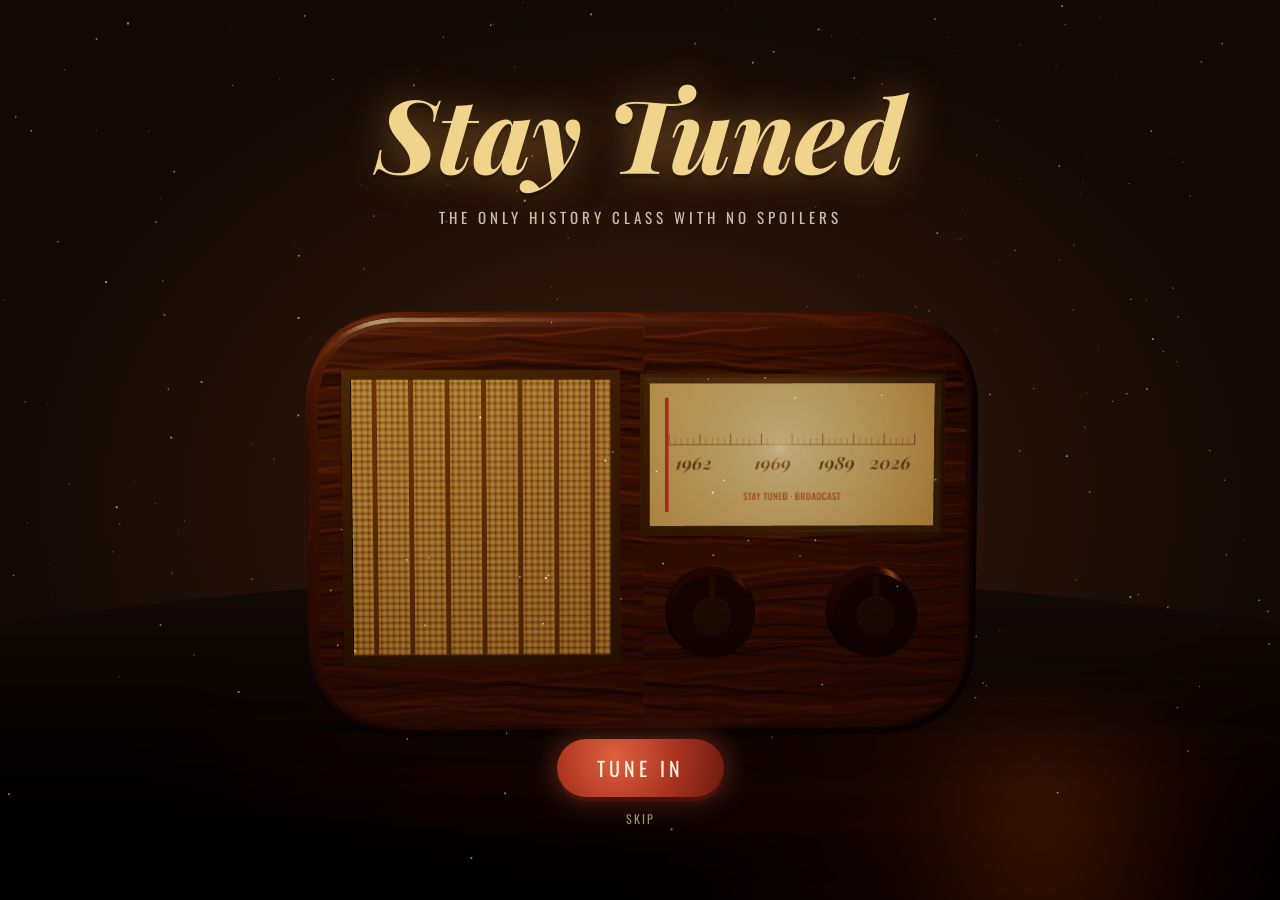
==== frontend/index.html @ 869ab36b "Text the station card: judges connect their phone and scan a QR code to text the station" ====
<!doctype html>
<html lang="en">
<head>
  <meta charset="utf-8">
  <meta name="viewport" content="width=device-width, initial-scale=1">
  <title>Stay Tuned</title>
  <link rel="preconnect" href="https://fonts.googleapis.com">
  <link rel="preconnect" href="https://fonts.gstatic.com" crossorigin>
  <link rel="stylesheet" href="https://fonts.googleapis.com/css2?family=Playfair+Display:ital,wght@0,600;0,800;1,500&family=Special+Elite&family=Oswald:wght@500&display=swap">
  <link rel="stylesheet" href="style.css">
</head>
<body>
  <!-- Opening scene (intro.js); skip with ?intro=0 -->
  <div class="intro" id="intro">
    <div class="intro-copy">
      <h1>Stay Tuned</h1>
      <p>The only history class with no spoilers</p>
    </div>
    <div class="intro-actions">
      <button class="intro-tune" type="button">Tune in</button>
      <button class="intro-skip" type="button">Skip</button>
    </div>
    <div class="intro-flash"></div>
  </div>
  <!-- Reading: the newspaper, wire copy, files or books in the room, and pop-culture cards -->
  <div class="paper-view" id="paperView" hidden>
    <article class="paper" id="paper" role="dialog" aria-modal="true" aria-labelledby="paperTitle">
      <button class="viewer-close paper-close" id="paperClose" type="button" aria-label="Close">✕</button>
      <p class="paper-kicker" id="paperKicker"></p>
      <h3 id="paperTitle"></h3>
      <p class="paper-date" id="paperDate"></p>
      <ol class="paper-items" id="paperItems"></ol>
      <p class="paper-foot" id="paperFoot"></p>
    </article>
  </div>
  <!-- Big screen for the TV and the radio -->
  <div class="viewer" id="viewer" hidden>
    <div class="viewer-box" role="dialog" aria-modal="true" aria-labelledby="viewerTitle">
      <button class="viewer-close" id="viewerClose" type="button" aria-label="Close">✕</button>
      <div class="viewer-set">
        <div class="viewer-screen">
          <video id="viewerVideo" controls playsinline hidden></video>
          <div class="viewer-grille" aria-hidden="true"><span></span><span></span><span></span><span></span><span></span><span></span><span></span></div>
          <p class="viewer-card" id="viewerCard"></p>
          <span class="viewer-stamp" id="viewerStamp" hidden></span>
        </div>
        <div class="viewer-knobs">
          <button class="knob" id="chanUp" type="button" aria-label="Next channel" title="Next channel (↑)"></button>
          <span class="knob-label" id="chanUpLabel">Channel ▲</span>
          <span class="viewer-dial" id="viewerChannel" aria-live="polite"></span>
          <button class="knob" id="chanDown" type="button" aria-label="Previous channel" title="Previous channel (↓)"></button>
          <span class="knob-label" id="chanDownLabel">Channel ▼</span>
        </div>
      </div>
      <div class="viewer-info">
        <h3 id="viewerTitle"></h3>
        <p id="viewerMeta"></p>
        <audio id="viewerAudio" controls hidden></audio>
        <p class="viewer-empty">No recording on this channel yet.</p>
      </div>
    </div>
  </div>
  <main class="app">
    <section class="scene" id="scene">
      <div class="scene-top">
        <span class="room" id="room">Living room</span>
        <span class="day" id="day">Tuesday, October 16, 1962</span>
        <span class="timelock" id="timelock" aria-live="polite" hidden></span>
        <button class="text-toggle" id="textToggle" type="button" aria-expanded="false" aria-controls="textCard">📱 Text the station</button>
        <button class="sound-toggle" id="soundToggle" type="button" aria-pressed="true" title="Room sound on or off">Sound on</button>
      </div>
      <div class="stage" id="stage">
        <!-- The room: tilts slightly with the mouse (fx.js) -->
        <div class="room-layer" id="roomLayer">
          <svg id="art" viewBox="0 0 1600 1000" aria-hidden="true"></svg>
          <img id="photo" alt="" hidden>
          <div id="sprites" aria-hidden="true"></div>
          <div class="glow" id="glow" aria-hidden="true"></div>
          <button class="radio-hit" id="radioHit" type="button" aria-label="Radio" hidden></button>
          <div id="props"></div>
          <div class="screen static" id="screen" role="button" tabindex="0" aria-label="Television: open the big screen">
            <p id="onAir"></p>
          </div>
        </div>
        <div class="grain" aria-hidden="true"></div>
        <div class="warp-year" id="warpYear" aria-hidden="true"></div>
        <div class="caption" id="caption" aria-live="polite" hidden></div>
        <!-- A photo someone just texted to the station, on the air for a few seconds -->
        <figure class="on-air-card" id="onAirCard" aria-live="polite" hidden>
          <span class="on-air-tag">On the air</span>
          <div class="on-air-frame" id="onAirFrame"><img id="onAirPhoto" alt=""></div>
          <figcaption><span id="onAirCaption"></span><small class="on-air-era" id="onAirEra"></small><small id="onAirFrom"></small></figcaption>
        </figure>
        <!-- Text the station from your own phone: connect it, then scan the QR code -->
        <div class="text-card" id="textCard" role="dialog" aria-label="Text the station" hidden>
          <button class="text-close" id="textClose" type="button" aria-label="Close">×</button>
          <span class="text-kicker">Photon · iMessage</span>
          <h3>Text the station</h3>
          <p class="text-how">Ask 1962 anything, or send a photo to put your own memory on the 2026 station.</p>
          <form class="text-connect" id="textConnect">
            <label for="textPhone">Your iPhone number</label>
            <div class="text-row">
              <input id="textPhone" type="tel" inputmode="tel" autocomplete="off" placeholder="(555) 123-4567" required>
              <button type="submit">Connect</button>
            </div>
            <small class="text-fine">Registers your number with our Photon line so the station can reply. Never shown on screen.</small>
          </form>
          <div class="text-ready" id="textReady" hidden>
            <img id="textQr" alt="QR code that opens Messages to the station">
            <div>
              <b>Scan, then press send</b>
              <span class="text-number" id="textNumber"></span>
              <span class="text-try">Try: “citizen oct 22: are we going to war?”</span>
            </div>
          </div>
          <p class="text-error" id="textError" hidden></p>
        </div>
        <!-- A question that reaches past the station's day: the signal drops out -->
        <div class="signal-lost" id="signalLost" aria-live="assertive" hidden>
          <span class="signal-lost-title">Signal lost</span>
          <span class="signal-lost-sub">That hasn't happened yet. Turn the dial forward.</span>
        </div>
        <!-- 2026: this week's headlines crawl across the bottom, cable-news style -->
        <div class="ticker" id="ticker" hidden>
          <span class="ticker-tag" id="tickerTag">Live · This week</span>
          <div class="ticker-track"><span class="ticker-text" id="tickerText"></span></div>
        </div>
      </div>
    </section>

    <aside class="controls">
      <div class="nameplate">
        <span class="brand">Stay Tuned</span>
        <span class="tagline">The only history class with no spoilers</span>
      </div>
      <div class="dial" id="dial"></div>
      <label class="any-day">
        <span>Or tune to any day</span>
        <input type="date" id="anyDay" min="1900-01-01" aria-label="Tune to any day since 1900">
      </label>
      <div class="roles" id="roles" role="tablist" aria-label="Rooms"></div>

      <section class="callin">
        <h2>Call the Station</h2>
        <p class="callin-sub">Type, or hold the mic and talk · they only know what was known that day</p>
        <p class="callin-note" id="liveNote" hidden>Auto-built from Wikipedia, not reviewed</p>
        <ol class="transcript" id="transcript"></ol>
        <form class="ask" id="askForm">
          <input id="question" autocomplete="off" placeholder="Ask the citizen a question…" required>
          <button type="button" class="mic" id="mic" aria-label="Hold to talk" title="Hold to talk (or hold the space bar)">
            <svg viewBox="0 0 24 24" aria-hidden="true"><rect x="9" y="3" width="6" height="11" rx="3"/><path d="M6 11a6 6 0 0 0 12 0M12 17v4M9 21h6" fill="none" stroke="currentColor" stroke-width="2" stroke-linecap="round"/></svg>
          </button>
          <button type="submit">Call</button>
        </form>
      </section>
    </aside>
  </main>
  <script type="module" src="app.js"></script>
</body>
</html>
---- frontend/style.css ----
/* A 1960s radio cabinet: walnut, brass trim, ivory and bakelite controls,
   with the room framed like a magazine illustration. */
:root {
  --walnut: #3b2214;
  --walnut-dark: #24140b;
  --walnut-light: #6b3f22;
  --brass: #c9973d;
  --brass-light: #f1d48c;
  --ivory: #f3e7c9;
  --paper: #efe2c2;
  --ink: #2b1a10;
  --ink-soft: #6b5238;
  --red: #a8321f;
  --amber: #ffb347;
  --cream: #f6ead0;
  --serif: "Playfair Display", Georgia, "Times New Roman", serif;
  --type: "Special Elite", "Courier New", Courier, monospace;
  --label: "Oswald", "Arial Narrow", sans-serif;
  /* kept for the drawn-room fallbacks */
  --bg: #1b1410;
  --panel: #2a1f18;
  --edge: #4a3a2c;
  --dim: #a8957a;
  --glow: #ffb347;
  --blocked: #a8321f;
}

* { box-sizing: border-box; }
html, body { margin: 0; height: 100%; }
body {
  color: var(--cream);
  font-family: var(--type);
  /* walnut grain */
  background:
    repeating-linear-gradient(92deg, rgba(0, 0, 0, .14) 0 2px, transparent 2px 9px, rgba(255, 220, 170, .03) 9px 11px, transparent 11px 23px),
    radial-gradient(ellipse at 30% 10%, #4a2a17, var(--walnut-dark) 70%);
  background-color: var(--walnut-dark);
}

.app {
  display: grid;
  grid-template-columns: 1fr 380px;
  gap: 20px;
  height: 100vh;
  padding: 18px;
}
@media (max-width: 900px) {
  .app { grid-template-columns: 1fr; height: auto; }
}

/* Shared walnut-panel look with a brass inner trim. */
.scene, .controls {
  border-radius: 16px;
  background:
    repeating-linear-gradient(88deg, rgba(0, 0, 0, .12) 0 3px, transparent 3px 14px, rgba(255, 210, 160, .04) 14px 16px, transparent 16px 31px),
    linear-gradient(160deg, var(--walnut-light), var(--walnut) 45%, var(--walnut-dark));
  box-shadow:
    inset 0 0 0 2px rgba(241, 212, 140, .55),
    inset 0 0 0 7px var(--walnut-dark),
    inset 0 2px 20px rgba(255, 220, 170, .08),
    0 18px 40px rgba(0, 0, 0, .55);
}

/* ── Scene: the room for the current role ─────────────────────────────── */
/* The walnut box is just a frame: it wraps the painting tightly, and the
   painting is as large as the window allows. */
.scene {
  position: relative;
  align-self: center;
  justify-self: center;
  width: fit-content;
  max-width: 100%;
  padding: 12px;
}
.stage {
  position: relative;
  width: min(calc(100vw - 380px - 20px - 36px - 24px), calc((100vh - 36px - 24px) * 1.5));
  aspect-ratio: 16 / 10;
  border-radius: 6px;
  overflow: hidden;
  /* picture-frame mat: thin brass line around the painting */
  box-shadow: 0 0 0 3px var(--brass), 0 10px 30px rgba(0, 0, 0, .6);
}
@media (max-width: 900px) {
  .stage { width: calc(100vw - 36px - 24px); }
}
/* The room's own layer, so it can tilt as one piece; the three.js canvas sits on top. */
.room-layer { position: absolute; inset: 0; transform-origin: 50% 50%; will-change: transform; }
.fx { position: absolute; inset: 0; width: 100%; height: 100%; pointer-events: none; z-index: 1; }
.fx:not(.warping) { mix-blend-mode: screen; }
/* The new year flies at you through the time-travel tunnel. */
.warp-year {
  position: absolute;
  inset: 0;
  z-index: 5;
  display: grid;
  place-items: center;
  pointer-events: none;
  font-family: var(--serif);
  font-style: italic;
  font-weight: 800;
  font-size: clamp(48px, 9vw, 130px);
  color: #fff3d6;
  text-shadow: 0 0 30px rgba(255, 190, 90, .9), 0 4px 0 rgba(60, 25, 5, .6);
  opacity: 0;
}
.warp-year.go { animation: fly-year 1.7s ease-in forwards; }
@keyframes fly-year {
  0% { opacity: 0; transform: scale(.25); filter: blur(6px); }
  30% { opacity: 1; transform: scale(.8); filter: blur(0); }
  70% { opacity: 1; transform: scale(1.25); }
  100% { opacity: 0; transform: scale(3); filter: blur(8px); }
}
#art { position: absolute; inset: 0; width: 100%; height: 100%; display: block; }

#photo { position: absolute; inset: 0; width: 100%; height: 100%; object-fit: cover; display: block; }
#photo[hidden], #art[hidden] { display: none; }

/* Each era is graded like film from that time: warm browns throughout. */
.stage.era-1962 :is(#art, #photo) { filter: sepia(.38) saturate(.85) contrast(1.06) brightness(.97); }
.stage.era-1969 :is(#art, #photo) { filter: sepia(.25) saturate(1.25) contrast(1.08); }
.stage.era-1989 :is(#art, #photo) { filter: sepia(.18) saturate(.95) contrast(1.04) hue-rotate(-6deg); }
.stage.era-2026 :is(#art, #photo) { filter: sepia(.1) contrast(1.02); }

/* Painted rooms already have their own color and texture: grade them lightly,
   and let the painted TV screen show through until a clip plays. */
.stage.has-photo #photo { filter: contrast(1.03) saturate(1.02); }
.stage.has-photo::after { opacity: .12; }
.stage.has-photo .screen {
  background: radial-gradient(ellipse, rgba(225, 228, 215, .28), rgba(30, 32, 28, .3) 90%);
  color: #1d1d18;
  box-shadow: 0 0 36px 6px rgba(190, 220, 255, .14);
}

/* Moving cut-outs on painted rooms. */
.sprite { position: absolute; pointer-events: none; filter: contrast(1.03) saturate(1.02); }
/* The man turns a page: the right page lifts and folds over, every 12 seconds. */
.page-flip { transform-origin: 5% 50%; animation: page-flip 12s ease-in-out infinite; }
@keyframes page-flip {
  0%, 78% { transform: perspective(500px) rotateY(0); opacity: 1; filter: brightness(1); }
  86% { transform: perspective(500px) rotateY(-95deg); opacity: 1; filter: brightness(1.15); }
  93% { transform: perspective(500px) rotateY(-168deg); opacity: 1; filter: brightness(.9); }
  96% { transform: perspective(500px) rotateY(-168deg); opacity: 0; }
  97% { transform: perspective(500px) rotateY(0); opacity: 0; }
  100% { transform: perspective(500px) rotateY(0); opacity: 1; }
}
/* The kid pushes the truck forward and pulls it back. */
.toy-push { animation: toy-push 5s ease-in-out infinite; }
@keyframes toy-push {
  0%, 30%, 100% { transform: translateX(0); }
  45% { transform: translateX(6%); }
  55% { transform: translateX(6%); }
  70% { transform: translateX(-1.5%); }
  80% { transform: translateX(0); }
}

/* Soft lamp glow over painted rooms, and the clickable radio. */
.glow { position: absolute; inset: 0; pointer-events: none; mix-blend-mode: screen; animation: lamp 7s ease-in-out infinite; }
.radio-hit {
  position: absolute;
  padding: 0;
  border: 0;
  border-radius: 10px;
  background: transparent;
  cursor: pointer;
}
/* Hovering the radio warms it with a soft glow, no hard outline. */
.radio-hit { transition: background .25s; }
.radio-hit:hover, .radio-hit:focus-visible {
  outline: none;
  background: radial-gradient(ellipse at center, rgba(255, 200, 120, .32), rgba(255, 180, 90, .12) 55%, transparent 75%);
}

/* Printed-magazine look: halftone dots on yellowed paper, strongest for the mid-century eras. */
.stage::after {
  content: "";
  position: absolute;
  inset: 0;
  z-index: 2;
  pointer-events: none;
  mix-blend-mode: multiply;
  background:
    radial-gradient(rgba(70, 35, 10, .5) .8px, transparent 1.3px) 0 0 / 4px 4px,
    linear-gradient(160deg, #f6e6bf, #e8cf98);
  opacity: .32;
}
.stage.era-1969::after { opacity: .28; }
.stage.era-1989::after { opacity: .14; }
.stage.era-2026::after { opacity: 0; }
.caption { z-index: 3; }

/* Film grain over the whole scene. */
.grain {
  z-index: 2;
  position: absolute;
  inset: -50%;
  pointer-events: none;
  opacity: .16;
  mix-blend-mode: overlay;
  background-image: url("data:image/svg+xml;utf8,<svg xmlns='http://www.w3.org/2000/svg' width='220' height='220'><filter id='n'><feTurbulence type='fractalNoise' baseFrequency='.85' numOctaves='2' stitchTiles='stitch'/></filter><rect width='100%' height='100%' filter='url(%23n)'/></svg>");
  animation: grain .5s steps(4) infinite;
}
.stage.era-2026 .grain { opacity: .07; }
@keyframes grain {
  0% { transform: translate(0, 0); }
  25% { transform: translate(-3%, 2%); }
  50% { transform: translate(2%, -3%); }
  75% { transform: translate(-2%, -1%); }
}

/* Lamps breathe a little; the TV glow flickers faster. */
.lamp-glow { animation: lamp 7s ease-in-out infinite; }
.tv-glow { animation: tvglow 1.8s steps(5) infinite; }
@keyframes lamp { 0%, 100% { opacity: 1; } 45% { opacity: .93; } 50% { opacity: .82; } 55% { opacity: .95; } }
@keyframes tvglow { 0%, 100% { opacity: .9; } 40% { opacity: .7; } 70% { opacity: 1; } }
.stage.tuning { animation: tune .45s steps(6); }
.hit { cursor: pointer; }
.hit:hover { filter: brightness(1.2) drop-shadow(0 0 8px #ffb347); }

/* The TV screen sits on top of the drawing, where the room says its screen is. */
.screen {
  position: absolute;
  display: grid;
  place-items: center;
  padding: 4%;
  border-radius: 18% / 12%;
  overflow: hidden;
  cursor: pointer;
  background: radial-gradient(ellipse, #8fa39a, #2d3833 80%);
  color: #10140f;
  text-align: center;
  font-size: clamp(9px, 1vw, 15px);
  line-height: 1.35;
}
.screen { box-shadow: 0 0 40px 8px rgba(159, 208, 255, .18), inset 0 0 30px rgba(0, 0, 0, .55); }
.screen:focus-visible { outline: 3px solid var(--glow); }
.screen.era-1989 { border-radius: 8% / 6%; }
.stage .screen.painted { background: transparent; box-shadow: none; }
.screen.painted p { display: none; }
.screen.era-2026 { border-radius: 0; background: radial-gradient(ellipse, #3a4a5a, #0f141a 85%); color: #dfe6ec; }
.screen p {
  margin: 0;
  position: relative;
  font-size: clamp(7px, .75vw, 13px);
  display: -webkit-box;
  -webkit-line-clamp: 6;
  -webkit-box-orient: vertical;
  overflow: hidden;
}
.screen video { position: absolute; inset: 0; width: 100%; height: 100%; object-fit: cover; background: #000; }
/* A channel playing on the room's set: no placeholder text, a soft CRT glow. */
.screen.on-air p { display: none; }
.screen.on-air video { pointer-events: none; filter: contrast(1.1) brightness(1.05) sepia(.15); }
.stage .screen.painted.on-air { background: #000; }
.screen.static::after {
  content: "";
  position: absolute;
  inset: 0;
  pointer-events: none;
  background: repeating-linear-gradient(0deg, rgba(255, 255, 255, .08) 0 2px, transparent 2px 4px);
  animation: roll 1.4s linear infinite;
}
@keyframes roll { to { background-position: 0 40px; } }
/* "ARCHIVAL" / "NARRATION" as a rubber stamp on the TV. */
.badge {
  position: absolute;
  top: 6px;
  left: 6px;
  padding: 1px 6px;
  border: 2px solid var(--red);
  border-radius: 3px;
  background: rgba(243, 231, 201, .85);
  color: var(--red);
  font-family: var(--label);
  font-size: 10px;
  letter-spacing: 2px;
  text-transform: uppercase;
  transform: rotate(-4deg);
}
/* Captions read like a magazine photo caption. */
.caption {
  position: absolute;
  left: 50%;
  bottom: 4%;
  transform: translateX(-50%);
  max-width: 80%;
  padding: 8px 16px;
  border-radius: 2px;
  background: var(--paper);
  color: var(--ink);
  font-family: var(--serif);
  font-style: italic;
  font-size: 15px;
  text-align: center;
  box-shadow: 0 6px 18px rgba(0, 0, 0, .45);
  border-top: 3px solid var(--red);
}
@keyframes tune {
  0%, 100% { filter: none; }
  30% { filter: contrast(1.6) brightness(1.4) blur(1px); }
  60% { filter: grayscale(1) contrast(2); }
}

/* Room name and date, set like a magazine headline over the painting. */
.scene-top {
  position: absolute;
  z-index: 4;
  top: 12px;
  left: 12px;
  right: 12px;
  display: flex;
  justify-content: space-between;
  align-items: baseline;
  gap: 12px;
  padding: 14px 20px 34px;
  border-radius: 6px 6px 0 0;
  pointer-events: none;
  background: linear-gradient(180deg, rgba(28, 14, 6, .78), rgba(28, 14, 6, .35) 60%, transparent);
}
.room {
  font-family: var(--serif);
  font-weight: 800;
  font-size: clamp(20px, 2.2vw, 30px);
  letter-spacing: .5px;
  color: var(--cream);
  text-shadow: 0 2px 0 rgba(0, 0, 0, .4);
}
.day {
  font-family: var(--serif);
  font-style: italic;
  font-size: clamp(14px, 1.3vw, 18px);
  color: var(--brass-light);
}

/* ── Radio panel ──────────────────────────────────────────────────────── */
.controls { display: flex; flex-direction: column; gap: 14px; min-height: 0; padding: 18px 18px 20px; }

.nameplate {
  align-self: center;
  display: flex;
  flex-direction: column;
  align-items: center;
  padding: 6px 22px 7px;
  border-radius: 6px;
  background: linear-gradient(180deg, var(--brass-light), var(--brass) 55%, #8a6422);
  box-shadow: inset 0 1px 0 rgba(255, 255, 255, .5), 0 3px 8px rgba(0, 0, 0, .5);
  color: #3a240c;
}
.brand { font-family: var(--serif); font-style: italic; font-weight: 800; font-size: 24px; line-height: 1; }
.tagline { font-family: var(--label); font-size: 9px; letter-spacing: 2px; text-transform: uppercase; margin-top: 3px; }

/* ── Dial: a slide-rule tuner with a lit glass window ─────────────────── */
.dial { display: flex; flex-direction: column; gap: 8px; }
.tuner { outline: none; border-radius: 12px; }
.tuner:focus-visible { box-shadow: 0 0 0 3px var(--amber); }
.tuner-glass {
  position: relative;
  height: 112px;
  border-radius: 12px;
  overflow: hidden;
  cursor: ew-resize;
  touch-action: none;
  /* warm backlit glass inside a brass frame */
  background:
    radial-gradient(ellipse at 50% 40%, #fff4d6 0%, #f6dfa6 45%, #d9b06a 100%);
  box-shadow:
    0 0 0 3px var(--brass),
    0 0 0 6px var(--walnut-dark),
    inset 0 0 22px rgba(120, 70, 10, .45),
    inset 0 0 60px rgba(255, 190, 90, .35),
    0 6px 16px rgba(0, 0, 0, .5);
}
.tuner-scale { position: absolute; inset: 0; }
/* A thin printed rail the needle runs along */
.tuner-scale::before {
  content: "";
  position: absolute;
  left: 4%;
  right: 4%;
  top: 34px;
  height: 2px;
  background: rgba(43, 26, 16, .55);
}
.tuner-stop {
  position: absolute;
  top: 18px;
  transform: translateX(-50%);
  display: flex;
  flex-direction: column;
  align-items: center;
  gap: 4px;
  padding: 0 4px;
  border: 0;
  background: none;
  color: var(--ink);
  cursor: pointer;
}
.tuner-tick { width: 2px; height: 22px; background: var(--ink); }
.tuner-day { font-family: var(--label); font-size: 15px; line-height: 1; }
.tuner-stop:hover .tuner-day { color: var(--red); }
.tuner-stop.on .tuner-tick { background: var(--red); }
.tuner-stop.on .tuner-day { color: var(--red); }
.tuner-era {
  position: absolute;
  top: 66px;
  display: flex;
  flex-direction: column;
  align-items: center;
  pointer-events: none;
}
.tuner-bracket {
  align-self: stretch;
  height: 7px;
  border: 1.5px solid rgba(43, 26, 16, .6);
  border-top: 0;
  border-radius: 0 0 4px 4px;
}
.tuner-year {
  margin-top: 4px;
  font-family: var(--serif);
  font-style: italic;
  font-weight: 600;
  font-size: 15px;
  color: var(--ink);
  white-space: nowrap;
}
/* Single-day years: the year itself is the label, set larger. */
.tuner-day.tuner-yearstop { font-family: var(--serif); font-weight: 800; font-size: 19px; }
.tuner-needle {
  position: absolute;
  top: 8px;
  bottom: 8px;
  width: 3px;
  margin-left: -1.5px;
  border-radius: 2px;
  background: linear-gradient(180deg, #e04a2f, var(--red));
  box-shadow: 0 0 8px rgba(224, 74, 47, .7), 0 0 2px rgba(0, 0, 0, .4);
  pointer-events: none;
}
.tuner-needle::before {   /* a little grip at the top */
  content: "";
  position: absolute;
  top: -2px;
  left: 50%;
  width: 11px;
  height: 11px;
  border-radius: 50%;
  transform: translateX(-50%);
  background: radial-gradient(circle at 35% 30%, #ff8a6a, var(--red) 60%, #6a1b0f);
}
.tuner-shine {   /* glass reflection */
  position: absolute;
  inset: 0;
  pointer-events: none;
  background: linear-gradient(170deg, rgba(255, 255, 255, .35), rgba(255, 255, 255, 0) 38%);
}

.tuner-controls { display: flex; align-items: center; justify-content: center; gap: 18px; }
.tuner-arrow {
  width: 38px;
  height: 38px;
  border: 0;
  border-radius: 50%;
  background: radial-gradient(circle at 35% 30%, #fff8e6, var(--ivory) 55%, #cdb88a);
  color: var(--ink);
  font-size: 13px;
  cursor: pointer;
  box-shadow: 0 3px 0 #a99368, 0 5px 8px rgba(0, 0, 0, .45);
}
.tuner-arrow:active { transform: translateY(2px); box-shadow: 0 1px 0 #a99368; }
/* A big ribbed bakelite knob with a brass cap; it turns as you tune. */
.tuner-knob {
  width: 64px;
  height: 64px;
  border-radius: 50%;
  cursor: ew-resize;
  touch-action: none;
  background: var(--walnut-dark);
  box-shadow: 0 4px 10px rgba(0, 0, 0, .6);
}
.tuner-knob-face {
  width: 100%;
  height: 100%;
  border-radius: 50%;
  background:
    radial-gradient(circle at 50% 50%, var(--brass-light) 0 11px, #9a6d24 12px, transparent 13px),
    radial-gradient(circle at 50% 12%, #f3d58a 0 3px, transparent 4px),
    repeating-conic-gradient(from 0deg, #5a2c14 0 5deg, #3a1a0b 5deg 10deg),
    radial-gradient(circle at 38% 32%, #8a4a26, #24110a);
  box-shadow: inset 0 0 0 3px rgba(0, 0, 0, .35), inset 0 6px 10px rgba(255, 200, 150, .15);
}
.tuner-hint {
  margin: 0;
  text-align: center;
  font-family: var(--label);
  font-size: 10px;
  letter-spacing: 1.5px;
  text-transform: uppercase;
  color: var(--brass-light);
  opacity: .8;
}

/* Band-selector keys: ivory piano keys that press in and light up. */
.roles {
  display: grid;
  grid-template-columns: repeat(4, 1fr);
  gap: 4px;
  padding: 6px;
  border-radius: 6px;
  background: var(--walnut-dark);
  box-shadow: inset 0 2px 6px rgba(0, 0, 0, .7);
}
.roles button {
  padding: 12px 2px 10px;
  border: 0;
  border-radius: 3px 3px 6px 6px;
  background: linear-gradient(180deg, #fff8e6, var(--ivory) 60%, #d9c79c);
  color: var(--ink);
  font-family: var(--label);
  font-size: 12px;
  letter-spacing: 1.5px;
  text-transform: uppercase;
  cursor: pointer;
  box-shadow: 0 4px 0 #a99368, 0 6px 8px rgba(0, 0, 0, .5);
  transition: transform .08s, box-shadow .08s;
}
.roles button:hover { background: linear-gradient(180deg, #fffdf3, #f7ecd2 60%, #e2d1a8); }
.roles button[aria-selected="true"] {
  transform: translateY(3px);
  background: linear-gradient(180deg, #ffd89a, #f2b257 60%, #d98f35);
  box-shadow: 0 1px 0 #8a5a1e, 0 0 14px rgba(255, 179, 71, .55);
  color: #3a1c08;
}
.roles button:focus-visible { outline: 2px solid var(--amber); outline-offset: 2px; }

/* ── Call-in: a typed note on ruled paper ─────────────────────────────── */
.callin {
  flex: 1;
  display: flex;
  flex-direction: column;
  min-height: 240px;
  padding: 14px 16px 12px 34px;
  border-radius: 3px;
  color: var(--ink);
  background:
    linear-gradient(90deg, transparent 24px, rgba(168, 50, 31, .45) 24px 25px, transparent 25px),
    repeating-linear-gradient(180deg, transparent 0 23px, rgba(90, 120, 150, .22) 23px 24px),
    linear-gradient(170deg, #f8eed6, var(--paper) 60%, #e3d2a8);
  box-shadow: 0 8px 20px rgba(0, 0, 0, .55), inset 0 0 30px rgba(140, 100, 40, .18);
  transform: rotate(-.4deg);
}
.callin h2 {
  margin: 0;
  font-family: var(--serif);
  font-weight: 800;
  font-size: 22px;
  color: var(--ink);
}
.callin-sub { margin: 2px 0 10px; font-family: var(--label); font-size: 10px; letter-spacing: 1.5px; text-transform: uppercase; color: var(--red); }
.transcript { flex: 1; overflow-y: auto; margin: 0; padding: 0 4px 0 0; list-style: none; display: flex; flex-direction: column; gap: 8px; }
.transcript li { font-size: 14px; line-height: 24px; }
.transcript .q { color: #1f3a6b; }
.transcript .q.from-caller::before { content: "CALLER: "; }
.transcript .q::before { content: "YOU: "; font-family: var(--label); font-size: 11px; letter-spacing: 1px; color: var(--red); }
.transcript .a::before { content: attr(data-who) ": "; font-family: var(--label); font-size: 11px; letter-spacing: 1px; text-transform: uppercase; color: var(--ink-soft); }
/* Answers read like a text thread: the role's face, its name, then the message. */
.transcript li.with-avatar { display: flex; gap: 10px; align-items: flex-start; }
.transcript li.with-avatar::before { content: none; }
.avatar {
  flex: 0 0 40px;
  width: 40px;
  height: 40px;
  border-radius: 50%;
  border: 2px solid #b8893a;
  box-shadow: 0 2px 4px rgba(0, 0, 0, .35);
  background-color: #6b4226;
  background-repeat: no-repeat;
  display: grid;
  place-items: center;
  font-family: var(--serif);
  font-weight: 800;
  color: #f3e6c8;
}
.msg { flex: 1; min-width: 0; }
.msg .who { display: block; font-family: var(--label); font-size: 11px; letter-spacing: 1px; text-transform: uppercase; color: var(--ink-soft); line-height: 18px; }
.msg .text { display: block; }
.transcript .blocked { color: var(--red); font-style: italic; }
.transcript .scripted { opacity: .65; }
/* Sources look like little stamped tickets. */
.chips { display: flex; flex-wrap: wrap; gap: 6px; margin-top: 4px; line-height: 1.2; }
.chip {
  font-family: var(--label);
  font-size: 10px;
  letter-spacing: .5px;
  padding: 3px 8px;
  border: 1.5px dashed var(--ink-soft);
  border-radius: 2px;
  background: rgba(255, 250, 235, .6);
  color: var(--ink);
  text-decoration: none;
}
a.chip:hover { border-style: solid; border-color: var(--red); color: var(--red); }

.ask { display: flex; gap: 10px; align-items: center; margin-top: 10px; }
.ask input {
  flex: 1;
  min-width: 0;
  padding: 8px 2px;
  border: 0;
  border-bottom: 2px solid var(--ink-soft);
  background: transparent;
  color: var(--ink);
  font: inherit;
  font-family: var(--type);
  font-size: 14px;
  outline: none;
}
.ask input::placeholder { color: #9a8463; }
.ask input:focus { border-bottom-color: var(--red); }
/* A red bakelite push-button. */
.ask button {
  padding: 10px 18px;
  border: 0;
  border-radius: 999px;
  background: radial-gradient(circle at 35% 30%, #e0603f, var(--red) 55%, #6a1b0f);
  color: #fff3dc;
  font-family: var(--label);
  font-size: 14px;
  letter-spacing: 2px;
  text-transform: uppercase;
  cursor: pointer;
  box-shadow: 0 3px 0 #4a120a, 0 5px 10px rgba(0, 0, 0, .4);
  transition: transform .08s, box-shadow .08s;
}
.ask button:active { transform: translateY(2px); box-shadow: 0 1px 0 #4a120a; }
/* Hold-to-talk: a round brass microphone button that glows red while live. */
.ask .mic {
  flex: none;
  width: 42px;
  height: 42px;
  padding: 0;
  display: grid;
  place-items: center;
  background: radial-gradient(circle at 35% 30%, var(--brass-light), var(--brass) 55%, #7a5418);
  color: #3a240c;
  box-shadow: 0 3px 0 #5a3c10, 0 5px 10px rgba(0, 0, 0, .4);
  touch-action: none;
}
.ask .mic svg { width: 20px; height: 20px; fill: currentColor; }
.ask .mic.live {
  background: radial-gradient(circle at 35% 30%, #ff7a5a, var(--red) 60%, #6a1b0f);
  color: #fff3dc;
  animation: on-air 1s ease-in-out infinite;
}
.ask .mic:disabled { opacity: .35; cursor: not-allowed; }
@keyframes on-air { 50% { box-shadow: 0 3px 0 #4a120a, 0 0 0 6px rgba(168, 50, 31, .25), 0 0 18px rgba(255, 90, 60, .6); } }
/* An incoming text or call on the switchboard. */
.transcript .caller {
  margin-top: 4px;
  font-family: var(--label);
  font-size: 11px;
  letter-spacing: 1.5px;
  text-transform: uppercase;
  color: var(--red);
  border-top: 1px dashed rgba(168, 50, 31, .5);
  padding-top: 4px;
}
.ask button:disabled { opacity: .6; cursor: wait; }

@media (prefers-reduced-motion: reduce) {
  .stage.tuning, .screen.static::after, .grain, .glow, .lamp-glow, .tv-glow, .sprite, .ask .mic.live, .warp-year.go { animation: none; }
}

/* ── Intro: the radio in the dark ─────────────────────────────────────── */
.intro {
  position: fixed;
  inset: 0;
  z-index: 100;
  background: radial-gradient(ellipse at 50% 55%, #3a1e0e, #120804 70%);
  transition: opacity .7s ease;
}
.intro.done { opacity: 0; pointer-events: none; }
.intro-canvas { position: absolute; inset: 0; width: 100%; height: 100%; }
.intro-copy {
  position: absolute;
  top: 7vh;
  left: 0;
  right: 0;
  text-align: center;
  pointer-events: none;
  transition: opacity .6s;
}
.intro-copy h1 {
  margin: 0;
  font-family: var(--serif);
  font-style: italic;
  font-weight: 800;
  font-size: clamp(48px, 8vw, 104px);
  color: var(--brass-light);
  text-shadow: 0 0 40px rgba(255, 180, 80, .45), 0 4px 0 rgba(0, 0, 0, .5);
}
.intro-copy p {
  margin: 6px 0 0;
  font-family: var(--label);
  font-size: clamp(11px, 1.2vw, 15px);
  letter-spacing: 4px;
  text-transform: uppercase;
  color: var(--cream);
  opacity: .8;
}
.intro-actions {
  position: absolute;
  bottom: 8vh;
  left: 0;
  right: 0;
  display: flex;
  flex-direction: column;
  align-items: center;
  gap: 12px;
  transition: opacity .5s;
}
.intro-tune {
  padding: 14px 40px;
  border: 0;
  border-radius: 999px;
  background: radial-gradient(circle at 35% 30%, #e0603f, var(--red) 55%, #6a1b0f);
  color: #fff3dc;
  font-family: var(--label);
  font-size: 20px;
  letter-spacing: 4px;
  text-transform: uppercase;
  cursor: pointer;
  box-shadow: 0 4px 0 #4a120a, 0 0 30px rgba(224, 96, 63, .45);
  animation: on-air 1.6s ease-in-out infinite;
}
.intro-tune:active { transform: translateY(2px); }
.intro-skip {
  border: 0;
  background: none;
  color: var(--cream);
  opacity: .6;
  font-family: var(--label);
  font-size: 12px;
  letter-spacing: 2px;
  text-transform: uppercase;
  cursor: pointer;
}
.intro-skip:hover { opacity: 1; }
.intro.tuning .intro-copy, .intro.tuning .intro-actions { opacity: 0; pointer-events: none; }
.intro-flash {
  position: absolute;
  inset: 0;
  pointer-events: none;
  background: radial-gradient(circle, #fff6dc, #f2c27a 60%, #c9893a);
  opacity: 0;
  transition: opacity .35s ease-in;
}
.intro.flash .intro-flash { opacity: 1; }
@media (prefers-reduced-motion: reduce) { .intro-tune { animation: none; } }

/* ── Big screen: a vintage TV (or radio) opened over the room ────────── */
.viewer {
  position: fixed;
  inset: 0;
  z-index: 60;
  display: grid;
  place-items: center;
  padding: 24px;
  background: radial-gradient(ellipse at center, rgba(30, 14, 6, .75), rgba(8, 4, 2, .92));
  backdrop-filter: blur(3px);
  animation: viewer-in .25s ease-out;
}
.viewer[hidden] { display: none; }
@keyframes viewer-in { from { opacity: 0; } }
.viewer-box {
  position: relative;
  width: min(1000px, 92vw, calc((100vh - 220px) * 1.45));
  display: flex;
  flex-direction: column;
  gap: 16px;
  animation: viewer-pop .3s cubic-bezier(.3, 1.3, .5, 1);
}
@keyframes viewer-pop { from { transform: scale(.92); } }
.viewer-close {
  position: absolute;
  top: -14px;
  right: -14px;
  z-index: 2;
  width: 40px;
  height: 40px;
  border: 0;
  border-radius: 50%;
  background: radial-gradient(circle at 35% 30%, #fff8e6, var(--ivory) 55%, #cdb88a);
  color: var(--ink);
  font-size: 16px;
  cursor: pointer;
  box-shadow: 0 3px 0 #a99368, 0 6px 14px rgba(0, 0, 0, .6);
}
/* The set: a walnut cabinet with knobs down the right side */
.viewer-set {
  display: flex;
  gap: 18px;
  padding: 26px;
  border-radius: 28px;
  background:
    repeating-linear-gradient(88deg, rgba(0, 0, 0, .14) 0 3px, transparent 3px 14px, rgba(255, 210, 160, .05) 14px 16px, transparent 16px 31px),
    linear-gradient(160deg, #7a4826, var(--walnut) 50%, var(--walnut-dark));
  box-shadow: inset 0 0 0 2px rgba(241, 212, 140, .5), 0 30px 60px rgba(0, 0, 0, .7);
}
.viewer-screen {
  position: relative;
  flex: 1;
  aspect-ratio: 4 / 3;
  border-radius: 7% / 9%;
  overflow: hidden;
  display: grid;
  place-items: center;
  background: radial-gradient(ellipse, #3a4640, #121815 85%);
  box-shadow: 0 0 0 10px #1b1612, inset 0 0 50px rgba(0, 0, 0, .8), 0 0 50px rgba(159, 208, 255, .15);
}
.viewer-screen video { position: absolute; inset: 0; width: 100%; height: 100%; object-fit: contain; background: #000; }
.viewer-card {
  max-width: 78%;
  margin: 0;
  text-align: center;
  font-family: var(--serif);
  font-style: italic;
  font-size: clamp(18px, 2.6vw, 34px);
  line-height: 1.35;
  color: #dfe8e2;
  text-shadow: 0 0 12px rgba(190, 230, 210, .45);
}
.viewer.has-clip .viewer-card { display: none; }
.viewer-screen::after {   /* scanlines and glass */
  content: "";
  position: absolute;
  inset: 0;
  pointer-events: none;
  background:
    linear-gradient(160deg, rgba(255, 255, 255, .12), transparent 40%),
    repeating-linear-gradient(0deg, rgba(0, 0, 0, .18) 0 2px, transparent 2px 4px);
}
.viewer-stamp {
  position: absolute;
  top: 16px;
  left: 18px;
  z-index: 1;
  padding: 2px 10px;
  border: 2px solid var(--red);
  border-radius: 3px;
  background: rgba(243, 231, 201, .9);
  color: var(--red);
  font-family: var(--label);
  font-size: 13px;
  letter-spacing: 3px;
  text-transform: uppercase;
  transform: rotate(-4deg);
}
.viewer-knobs { display: flex; flex-direction: column; justify-content: center; align-items: center; gap: 4px; width: 84px; }
/* The knobs are the channel (TV) and tuning (radio) buttons. */
.viewer-knobs .knob {
  display: block;
  width: 56px;
  height: 56px;
  padding: 0;
  border: 0;
  border-radius: 50%;
  cursor: pointer;
  background:
    radial-gradient(circle, var(--brass-light) 0 9px, #9a6d24 10px, transparent 11px),
    repeating-conic-gradient(#5a2c14 0 6deg, #3a1a0b 6deg 12deg);
  box-shadow: 0 4px 8px rgba(0, 0, 0, .6);
  transition: transform .25s ease, box-shadow .2s ease;
}
.viewer-knobs .knob:hover { box-shadow: 0 4px 8px rgba(0, 0, 0, .6), 0 0 14px 3px rgba(255, 196, 110, .45); }
.viewer-knobs .knob:active { transform: rotate(40deg) scale(.96); }
.viewer-knobs .knob:focus-visible { outline: 3px solid var(--glow); outline-offset: 3px; }
.knob-label { font-family: var(--label); font-size: 10px; letter-spacing: 1px; text-transform: uppercase; color: var(--brass-light); margin-bottom: 10px; }
.viewer-dial {
  min-width: 76px;
  margin: 6px 0 14px;
  padding: 5px 6px;
  border-radius: 4px;
  background: #1a0f06;
  box-shadow: inset 0 0 8px rgba(0, 0, 0, .8);
  font-family: var(--label);
  font-size: 13px;
  letter-spacing: 1px;
  text-align: center;
  color: #ffcf7a;
  text-shadow: 0 0 6px rgba(255, 170, 60, .8);
}
.viewer-dial:empty { display: none; }
.viewer.one-channel .knob { opacity: .45; cursor: default; box-shadow: 0 4px 8px rgba(0, 0, 0, .6); }
.viewer.one-channel .knob:active { transform: none; }
/* Changing channel: a quick roll of the picture, silent. */
.viewer-screen.switching { animation: chan-switch .35s ease-out; }
@keyframes chan-switch {
  0% { filter: brightness(2.2) contrast(.6); transform: translateY(-3%); }
  60% { filter: brightness(1.2); transform: translateY(1%); }
  100% { filter: none; transform: none; }
}
.viewer-info {
  padding: 14px 22px;
  border-radius: 3px;
  color: var(--ink);
  background: linear-gradient(170deg, #f8eed6, var(--paper) 60%, #e3d2a8);
  box-shadow: 0 10px 24px rgba(0, 0, 0, .55);
}
.viewer-info h3 { margin: 0; font-family: var(--serif); font-weight: 800; font-size: 24px; }
.viewer-info p { margin: 4px 0 0; font-family: var(--label); font-size: 12px; letter-spacing: 1.5px; text-transform: uppercase; color: var(--ink-soft); }
.viewer-info audio { width: 100%; margin-top: 10px; }
.viewer .viewer-empty { color: var(--red); }
.viewer.has-clip .viewer-empty { display: none; }

/* Radio mode: a gold cloth grille with bars that pulse while it plays */
.viewer-grille { display: none; }
.viewer[data-kind="radio"] .viewer-screen {
  aspect-ratio: 16 / 7;
  border-radius: 18px;
  background:
    repeating-linear-gradient(90deg, rgba(90, 60, 20, .35) 0 3px, transparent 3px 6px),
    repeating-linear-gradient(0deg, rgba(90, 60, 20, .35) 0 3px, transparent 3px 6px),
    #c9a25c;
  box-shadow: 0 0 0 10px #3a2414, inset 0 0 40px rgba(60, 30, 5, .6);
}
.viewer[data-kind="radio"] .viewer-screen::after { background: linear-gradient(160deg, rgba(255, 255, 255, .14), transparent 40%); }
.viewer[data-kind="radio"] .viewer-grille { position: absolute; inset: 14% 8%; display: flex; justify-content: space-between; align-items: center; }
.viewer-grille span { width: 6%; height: 100%; border-radius: 4px; background: #7a5418; transform-origin: center; }
.viewer.playing .viewer-grille span { animation: speaker .5s ease-in-out infinite alternate; }
.viewer-grille span:nth-child(2n) { animation-delay: -.2s !important; }
.viewer-grille span:nth-child(3n) { animation-delay: -.35s !important; }
@keyframes speaker { from { transform: scaleY(.55); } to { transform: scaleY(1); } }
.viewer[data-kind="radio"] .viewer-card {
  position: relative;
  z-index: 1;
  padding: 10px 18px;
  border-radius: 6px;
  background: rgba(243, 231, 201, .92);
  color: var(--ink);
  text-shadow: none;
}
.viewer[data-kind="radio"].has-clip .viewer-card { display: none; }
@media (prefers-reduced-motion: reduce) { .viewer, .viewer-box, .viewer.playing .viewer-grille span, .viewer-screen.switching { animation: none; } }

/* ── 2026: this week's headlines crawl across the room, cable-news style ── */
.ticker {
  position: absolute;
  z-index: 3;
  left: 0;
  right: 0;
  bottom: 0;
  display: flex;
  align-items: stretch;
  height: clamp(28px, 3.4vw, 40px);
  background: rgba(8, 12, 22, .88);
  border-top: 2px solid #c8102e;
  color: #f4f1ea;
  font-family: var(--label);
  font-size: clamp(12px, 1.15vw, 16px);
  letter-spacing: .5px;
  overflow: hidden;
}
.ticker[hidden] { display: none; }
.ticker-tag {
  flex: none;
  display: grid;
  place-items: center;
  padding: 0 14px;
  background: #c8102e;
  font-weight: 700;
  text-transform: uppercase;
  letter-spacing: 1.5px;
}
.ticker-track { position: relative; flex: 1; overflow: hidden; display: flex; align-items: center; }
.ticker-text {
  display: inline-block;
  padding-left: 100%;
  white-space: nowrap;
  animation: ticker 60s linear infinite;
}
@keyframes ticker { to { transform: translateX(-100%); } }
.callin-note { margin: -6px 0 10px; font-family: var(--label); font-size: 10px; letter-spacing: 1px; text-transform: uppercase; color: var(--ink-soft); }
.callin-note::before { content: "◆ "; color: #c8102e; }
.callin-note[hidden] { display: none; }
@media (prefers-reduced-motion: reduce) {
  .ticker-text { animation: none; padding-left: 12px; overflow: hidden; text-overflow: ellipsis; max-width: 100%; }
}
/* 2026: the top story as a live news card on the painted TV. */
.stage .screen.news-card {
  background: linear-gradient(160deg, #0d1b3a, #050a16 70%);
  color: #f4f1ea;
  border-radius: 2%;
  place-items: end start;
  text-align: left;
  padding: 6%;
}
.screen.news-card p {
  display: -webkit-box;
  font-family: var(--label);
  font-size: clamp(8px, .9vw, 14px);
  line-height: 1.25;
}
.screen.news-card p::before {
  content: "LIVE";
  display: inline-block;
  margin: 0 6px 4px 0;
  padding: 1px 5px;
  background: #c8102e;
  font-weight: 700;
  letter-spacing: 1px;
}
.screen.news-card::after { content: none; }

/* ── Things you can click in the room ─────────────────────────────────── */
#props { position: absolute; inset: 0; pointer-events: none; }
.prop-hit {
  position: absolute;
  padding: 0;
  border: 0;
  border-radius: 12px;
  background: transparent;
  cursor: pointer;
  pointer-events: auto;
  transition: background .25s;
}
.prop-hit:hover, .prop-hit:focus-visible {
  outline: none;
  background: radial-gradient(ellipse at center, rgba(255, 220, 150, .3), rgba(255, 190, 100, .1) 55%, transparent 75%);
}
/* The object's name floats above it on hover, like a museum label. */
.prop-hit::after {
  content: attr(data-label);
  position: absolute;
  left: 50%;
  bottom: calc(100% + 4px);
  transform: translateX(-50%);
  padding: 3px 9px;
  border-radius: 3px;
  background: rgba(28, 14, 6, .85);
  color: var(--cream);
  font-family: var(--label);
  font-size: 12px;
  letter-spacing: 1px;
  text-transform: uppercase;
  white-space: nowrap;
  opacity: 0;
  transition: opacity .2s;
  pointer-events: none;
}
.prop-hit:hover::after, .prop-hit:focus-visible::after { opacity: 1; }

/* Sound on/off, top right of the room. */
.sound-toggle {
  pointer-events: auto;
  align-self: center;
  margin-left: auto;
  padding: 4px 12px;
  border: 1px solid rgba(241, 212, 140, .6);
  border-radius: 999px;
  background: rgba(28, 14, 6, .55);
  color: var(--brass-light);
  font-family: var(--label);
  font-size: 11px;
  letter-spacing: 1.5px;
  text-transform: uppercase;
  cursor: pointer;
}
.sound-toggle[aria-pressed="false"] { color: #b9a98a; border-color: rgba(185, 169, 138, .5); }
.sound-toggle:focus-visible { outline: 2px solid var(--glow); }

/* ── Reading: one look per kind of paper ──────────────────────────────── */
.paper-view {
  position: fixed;
  inset: 0;
  z-index: 60;
  display: grid;
  place-items: center;
  padding: 24px;
  background: rgba(10, 6, 2, .72);
  backdrop-filter: blur(3px);
}
.paper-view[hidden] { display: none; }
.paper {
  position: relative;
  width: min(720px, 100%);
  max-height: 86vh;
  overflow-y: auto;
  padding: 34px 40px 28px;
  border-radius: 4px;
  box-shadow: 0 30px 60px rgba(0, 0, 0, .6);
  animation: paper-in .35s ease-out;
}
@keyframes paper-in { from { transform: translateY(18px) rotate(-1deg); opacity: 0; } }
.paper-close { position: absolute; top: 10px; right: 10px; }
.paper-kicker { margin: 0; font-family: var(--label); font-size: 12px; letter-spacing: 2px; text-transform: uppercase; }
.paper h3 { margin: 4px 0 2px; font-family: var(--serif); font-weight: 800; font-size: 30px; line-height: 1.1; }
.paper-date { margin: 0 0 14px; font-family: var(--serif); font-style: italic; font-size: 15px; }
.paper-items { margin: 0; padding: 0; list-style: none; display: grid; gap: 14px; }
.paper-items p { margin: 0; font-size: 16px; line-height: 1.5; }
.paper-items blockquote { margin: 6px 0 0 14px; font-style: italic; }
.paper-source { display: inline-block; margin-top: 4px; font-family: var(--label); font-size: 11px; letter-spacing: .5px; opacity: .75; color: inherit; }
.paper-foot { margin: 16px 0 0; font-style: italic; font-size: 13px; opacity: .8; }
.paper-foot:empty { display: none; }

/* Citizen: a newspaper front page. */
.paper[data-style="newspaper"] { background: #f2ead8; color: #1d1a16; font-family: var(--serif); }
.paper[data-style="newspaper"] .paper-kicker {
  font-family: "Playfair Display", Georgia, serif; font-size: 34px; letter-spacing: 0; text-transform: none; font-weight: 800;
  text-align: center; border-bottom: 3px double #1d1a16; padding-bottom: 6px;
}
.paper[data-style="newspaper"] h3 { font-size: 15px; font-family: var(--label); letter-spacing: 2px; text-transform: uppercase; text-align: center; margin-top: 8px; }
.paper[data-style="newspaper"] .paper-date { text-align: center; border-bottom: 1px solid #1d1a16; padding-bottom: 8px; }
.paper[data-style="newspaper"] .paper-items li:first-child p { font-size: 21px; font-weight: 700; line-height: 1.35; }
.paper[data-style="newspaper"] .paper-items li + li { border-top: 1px solid rgba(29, 26, 22, .25); padding-top: 12px; }

/* Journalist: yellow teletype paper, all caps. */
.paper[data-style="wire"] {
  background: repeating-linear-gradient(#f6edb8 0 27px, #e9df9f 27px 28px);
  color: #2a2620;
  font-family: "Courier New", Courier, monospace;
}
.paper[data-style="wire"] h3, .paper[data-style="wire"] .paper-date { font-family: inherit; }
.paper[data-style="wire"] .paper-items p { text-transform: uppercase; font-size: 14px; letter-spacing: .5px; }
.paper[data-style="wire"] .paper-items li::before { content: "BULLETIN —"; font-weight: 700; display: block; }

/* Official: a manila folder with a red stamp. */
.paper[data-style="files"] { background: #e3c98f; color: #2b2112; font-family: "Courier New", Courier, monospace; }
.paper[data-style="files"] .paper-kicker {
  display: inline-block; padding: 2px 10px; border: 3px solid #a3201a; color: #a3201a;
  font-size: 18px; transform: rotate(-4deg); font-weight: 700;
}
.paper[data-style="files"] h3 { font-family: var(--serif); }
.paper[data-style="files"] .paper-items li { background: #fbf6ea; padding: 10px 14px; box-shadow: 0 2px 4px rgba(0, 0, 0, .2); }

/* Historian: a page from a history book. */
.paper[data-style="books"] { background: #fbf7ef; color: #2a2118; font-family: Georgia, serif; border-left: 14px solid #5a2c14; }
.paper[data-style="books"] .paper-kicker { color: #7a4a22; }

/* Pop culture: a scrapbook card. */
.paper[data-style="culture"] { background: #fff8ec; color: #2a2118; border: 10px solid #fff; outline: 1px solid #d8c8a8; }
.paper[data-style="culture"] .paper-kicker { color: #c8102e; }
.paper[data-style="culture"] .paper-items li { padding-left: 22px; position: relative; }
.paper[data-style="culture"] .paper-items li::before { content: "★"; position: absolute; left: 0; color: #c8102e; }

/* 2026: a news feed. */
.paper[data-style="feed"] { background: #0d1424; color: #eef1f6; font-family: var(--label); border-top: 4px solid #c8102e; }
.paper[data-style="feed"] .paper-kicker { color: #ff6b7d; }
.paper[data-style="feed"] .paper-items p { font-family: Georgia, serif; }
.paper[data-style="feed"] .paper-source { color: #9fb4d9; }
@media (prefers-reduced-motion: reduce) { .paper { animation: none; } }

/* ── Memories: photos texted to the station ───────────────────────────── */
.on-air-card {
  position: absolute;
  z-index: 5;
  right: 4%;
  top: 14%;
  width: min(34%, 360px);
  margin: 0;
  padding: 12px 12px 16px;
  background: #fbf8f1;
  color: #2a2118;
  box-shadow: 0 18px 40px rgba(0, 0, 0, .55);
  transform: rotate(2.5deg);
}
.on-air-card[hidden] { display: none; }
.on-air-card.show { animation: polaroid-in .6s cubic-bezier(.2, .9, .3, 1.2); }
@keyframes polaroid-in { from { transform: translateY(-30px) rotate(-6deg) scale(.85); opacity: 0; } }
.on-air-card img { display: block; width: 100%; aspect-ratio: 4 / 3; object-fit: cover; background: #222; }
.on-air-card figcaption { margin-top: 10px; font-family: "Caveat", "Segoe Print", "Bradley Hand", cursive; font-size: 22px; line-height: 1.15; }
.on-air-card small { display: block; margin-top: 4px; font-family: var(--label); font-size: 11px; letter-spacing: 1px; text-transform: uppercase; color: #7a6a55; }
.on-air-tag {
  position: absolute;
  top: -12px;
  left: 12px;
  padding: 3px 10px;
  background: #c8102e;
  color: #fff;
  font-family: var(--label);
  font-size: 12px;
  font-weight: 700;
  letter-spacing: 1.5px;
  text-transform: uppercase;
}
/* 2026 TV: a texted photo between news stories. */
.screen .memory-shot { position: absolute; inset: 0; margin: 0; background: #000; }
.screen .memory-shot img { width: 100%; height: 100%; object-fit: cover; display: block; }
.screen .memory-shot figcaption {
  position: absolute; left: 0; right: 0; bottom: 0; padding: 4% 6%;
  background: linear-gradient(transparent, rgba(0, 0, 0, .8));
  color: #fff; font-family: var(--label); font-size: clamp(8px, .9vw, 14px);
}
.screen.memory-on p { visibility: hidden; }
@media (prefers-reduced-motion: reduce) { .on-air-card.show { animation: none; } }
.paper-listen { display: inline-block; margin: 4px 0 0 10px; font-family: var(--label); font-size: 11px; letter-spacing: 1px; text-transform: uppercase; color: #c8102e; text-decoration: none; }
.paper-listen:hover { text-decoration: underline; }
/* Gemini's pinned captions on a texted photo. */
.on-air-frame { position: relative; width: 100%; max-height: 46vh; aspect-ratio: 4 / 3; background: #222; }
.on-air-frame img { position: absolute; inset: 0; width: 100%; height: 100%; object-fit: cover; }
.pin {
  position: absolute;
  transform: translate(10px, -50%);
  padding: 2px 7px;
  border-radius: 3px;
  background: rgba(255, 252, 240, .92);
  color: #2a2118;
  font-family: "Caveat", "Segoe Print", "Bradley Hand", cursive;
  font-size: 15px;
  line-height: 1.1;
  white-space: nowrap;
  box-shadow: 0 2px 4px rgba(0, 0, 0, .35);
  pointer-events: none;
}
.pin::before {
  content: "";
  position: absolute;
  left: -10px;
  top: 50%;
  width: 10px;
  height: 10px;
  margin: -5px 0 0 -5px;
  border-radius: 50%;
  background: #c8102e;
  box-shadow: 0 0 0 2px #fff;
}
.pin.left { transform: translate(calc(-100% - 10px), -50%); }
.pin.left::before { left: auto; right: -10px; margin: -5px -5px 0 0; }
.on-air-era { color: #c8102e !important; }
.on-air-era:empty { display: none !important; }

/* The real recording after an answer. */
.archival { margin-top: 8px; padding: 8px 10px; border-left: 3px solid #c8102e; background: rgba(200, 16, 46, .06); }
.archival-tag { font-family: var(--label); font-size: 10px; letter-spacing: 1.5px; text-transform: uppercase; color: #c8102e; font-weight: 700; }
.archival-play {
  margin-left: 8px; padding: 1px 8px; border: 1px solid #c8102e; border-radius: 999px;
  background: transparent; color: #c8102e; font-family: var(--label); font-size: 10px; letter-spacing: 1px; cursor: pointer;
}
.archival blockquote { margin: 4px 0 2px; font-style: italic; line-height: 1.4; }
.archival small { display: block; font-family: var(--label); font-size: 10px; letter-spacing: .5px; color: var(--ink-soft); }
/* Any day: a date field under the dial. */
.any-day { display: flex; align-items: center; justify-content: center; gap: 10px; margin-top: -6px; font-family: var(--label); font-size: 11px; letter-spacing: 1.5px; text-transform: uppercase; color: var(--brass-light); }
.any-day input {
  padding: 4px 8px; border: 1px solid rgba(241, 212, 140, .6); border-radius: 4px;
  background: #f4ead2; color: #2a1a0b; font-family: var(--label); font-size: 13px; letter-spacing: .5px;
}
.any-day input:focus-visible { outline: 2px solid var(--glow); }
/* Small sets (the 1960s TVs) get a shorter headline; past days say NEWS, not LIVE. */
.screen.news-card.era-1962 p, .screen.news-card.era-1969 p { -webkit-line-clamp: 4; font-size: clamp(7px, .7vw, 11px); }
.screen.news-card.era-1962, .screen.news-card.era-1969 { place-items: center; padding: 8%; }
.screen.news-card.past-news p::before { content: "NEWS"; }

/* ── The time lock (extras.js): what this role could know today ───────── */
.timelock {
  display: inline-flex; align-items: center; gap: 8px;
  padding: 3px 10px 3px 8px;
  background: rgba(36, 20, 11, .78);
  border: 1px solid var(--brass);
  border-radius: 999px;
  font-family: var(--label); font-size: 12px; letter-spacing: .5px;
  color: var(--ivory);
  cursor: help;
}
.timelock[hidden] { display: none; }
.timelock b { color: var(--brass-light); font-weight: 600; }
.timelock .lock-n { color: var(--amber); font-size: 14px; }
.timelock .lock-bar { width: 60px; height: 5px; background: rgba(255, 255, 255, .15); border-radius: 3px; overflow: hidden; }
.timelock .lock-bar span { display: block; height: 100%; background: linear-gradient(90deg, var(--brass), var(--amber)); transition: width .6s ease; }
.timelock.pulse { animation: lock-pulse .7s ease; }
@keyframes lock-pulse { 40% { box-shadow: 0 0 0 4px rgba(255, 179, 71, .35); } }

/* A question past the station's day: static floods the room. */
.signal-lost {
  position: absolute; inset: 0; z-index: 7;
  display: flex; flex-direction: column; align-items: center; justify-content: center; gap: 10px;
  background:
    repeating-linear-gradient(0deg, rgba(255, 255, 255, .07) 0 2px, transparent 2px 4px),
    radial-gradient(ellipse at center, rgba(30, 24, 20, .82), rgba(5, 4, 3, .95));
  color: var(--ivory); text-align: center; pointer-events: none;
}
.signal-lost[hidden] { display: none; }
.signal-lost.on { animation: signal-drop 2.2s ease forwards; }
.signal-lost-title { font-family: var(--serif); font-size: clamp(28px, 4vw, 56px); letter-spacing: 2px; text-shadow: 0 0 18px rgba(255, 179, 71, .5); }
.signal-lost-sub { font-family: var(--type); font-size: clamp(13px, 1.3vw, 18px); color: var(--brass-light); }
@keyframes signal-drop {
  0% { opacity: 0; filter: blur(6px); }
  8%, 14% { opacity: 1; filter: none; transform: translateX(-4px); }
  11% { transform: translateX(5px); }
  80% { opacity: 1; }
  100% { opacity: 0; }
}
@media (prefers-reduced-motion: reduce) { .signal-lost.on, .timelock.pulse { animation: none; } }

/* ── Text the station (extras.js): connect your phone, scan, send ──────── */
.text-toggle {
  pointer-events: auto;
  align-self: center;
  margin-left: auto;
  padding: 4px 12px;
  border: 1px solid var(--brass);
  border-radius: 999px;
  background: rgba(168, 50, 31, .85);
  color: var(--ivory);
  font-family: var(--label);
  font-size: 11px;
  letter-spacing: 1.5px;
  text-transform: uppercase;
  cursor: pointer;
}
.text-toggle:hover, .text-toggle[aria-expanded="true"] { background: var(--red); box-shadow: 0 0 0 3px rgba(255, 179, 71, .3); }
.text-toggle:focus-visible { outline: 2px solid var(--glow); }
.text-toggle + .sound-toggle { margin-left: 8px; }

.text-card {
  position: absolute; z-index: 8;
  top: 52px; right: 14px;
  width: min(330px, 44%);
  padding: 16px 18px 16px;
  background: var(--paper);
  color: var(--ink);
  border-radius: 4px;
  box-shadow: 0 0 0 1px var(--brass), 0 18px 40px rgba(0, 0, 0, .55);
  font-family: var(--type);
  animation: text-card-in .25s ease;
}
.text-card[hidden] { display: none; }
@keyframes text-card-in { from { opacity: 0; transform: translateY(-8px); } }
.text-close {
  position: absolute; top: 6px; right: 8px;
  border: 0; background: none; color: var(--ink-soft);
  font-size: 22px; line-height: 1; cursor: pointer;
}
.text-kicker { font-family: var(--label); font-size: 10px; letter-spacing: 1.5px; text-transform: uppercase; color: var(--red); }
.text-card h3 { margin: 2px 0 6px; font-family: var(--serif); font-size: 22px; }
.text-how { margin: 0 0 12px; font-size: 13px; line-height: 1.4; color: var(--ink-soft); }
.text-connect label { display: block; font-family: var(--label); font-size: 11px; letter-spacing: 1px; text-transform: uppercase; margin-bottom: 4px; }
.text-row { display: flex; gap: 6px; }
.text-row input {
  flex: 1; min-width: 0;
  padding: 7px 9px;
  border: 1px solid var(--ink-soft); border-radius: 3px;
  background: #fffaf0; color: var(--ink);
  font-family: var(--type); font-size: 14px;
}
.text-row button {
  padding: 7px 12px;
  border: 0; border-radius: 3px;
  background: var(--walnut); color: var(--brass-light);
  font-family: var(--label); font-size: 12px; letter-spacing: 1px; text-transform: uppercase;
  cursor: pointer;
}
.text-row button:disabled { opacity: .6; cursor: wait; }
.text-fine { display: block; margin-top: 6px; font-size: 11px; color: var(--ink-soft); }
.text-ready {
  display: flex; gap: 12px; align-items: center;
  margin-top: 12px; padding-top: 12px;
  border-top: 1px dashed var(--ink-soft);
}
.text-ready[hidden] { display: none; }
.text-ready img { width: 120px; height: 120px; background: #fff; padding: 4px; flex: none; }
.text-ready b { display: block; font-family: var(--serif); font-size: 16px; }
.text-number { display: block; margin: 4px 0; font-family: var(--label); font-size: 15px; letter-spacing: .5px; color: var(--red); }
.text-try { display: block; font-size: 12px; color: var(--ink-soft); }
.text-error { margin: 10px 0 0; color: var(--red); font-size: 13px; }
.text-error[hidden] { display: none; }
@media (prefers-reduced-motion: reduce) { .text-card { animation: none; } }
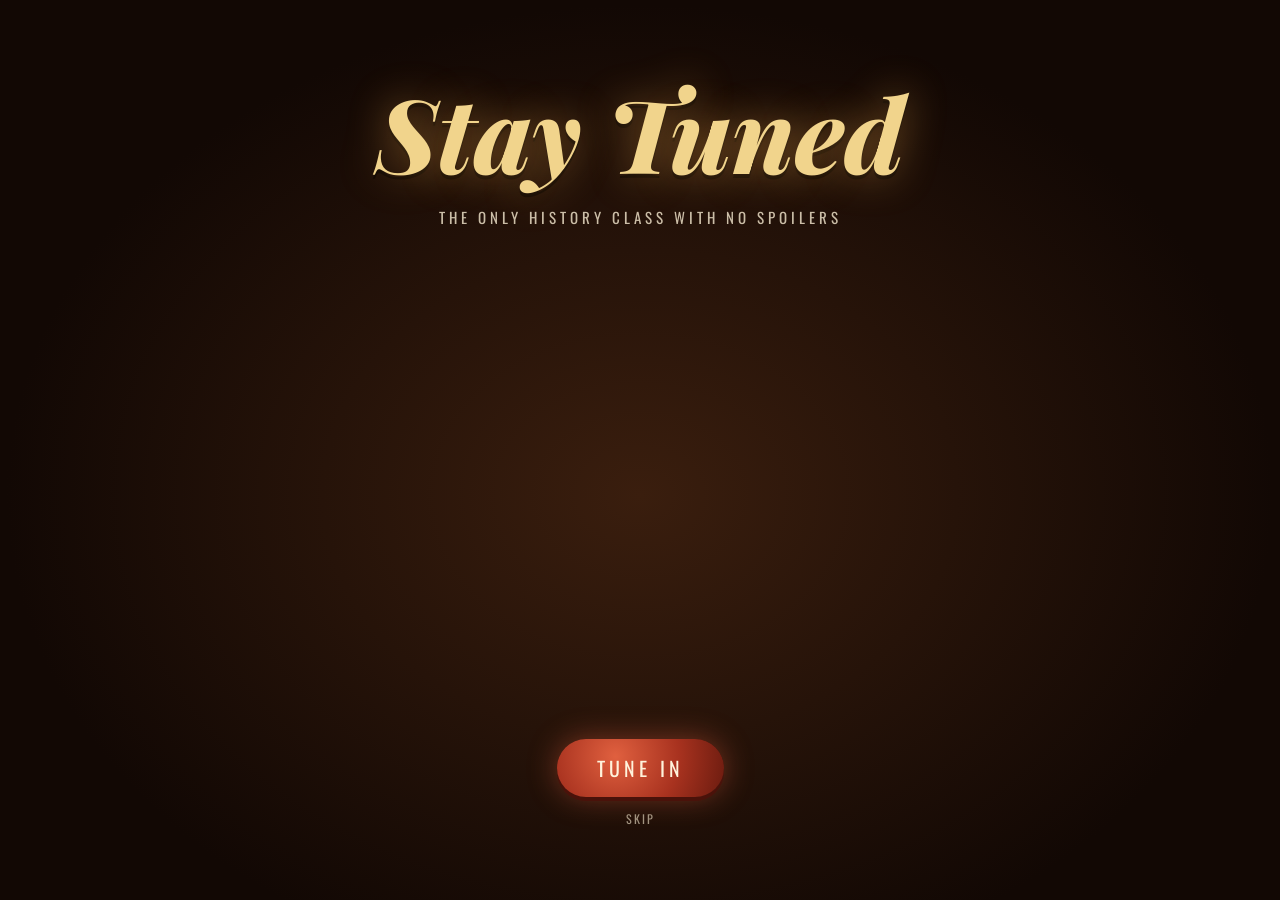
==== commit 26bafaab: "Room polish: steam from the mugs, passing headlights, captions above the ticker - Steam curls up fro" ====
--- a/frontend/index.html
+++ b/frontend/index.html
@@ -66,7 +66,6 @@
         <span class="room" id="room">Living room</span>
         <span class="day" id="day">Tuesday, October 16, 1962</span>
         <span class="timelock" id="timelock" aria-live="polite" hidden></span>
-        <button class="text-toggle" id="textToggle" type="button" aria-expanded="false" aria-controls="textCard">📱 Text the station</button>
         <button class="sound-toggle" id="soundToggle" type="button" aria-pressed="true" title="Room sound on or off">Sound on</button>
       </div>
       <div class="stage" id="stage">
@@ -77,44 +76,22 @@
           <div id="sprites" aria-hidden="true"></div>
           <div class="glow" id="glow" aria-hidden="true"></div>
           <button class="radio-hit" id="radioHit" type="button" aria-label="Radio" hidden></button>
+          <div id="steam" aria-hidden="true"></div>
           <div id="props"></div>
           <div class="screen static" id="screen" role="button" tabindex="0" aria-label="Television: open the big screen">
             <p id="onAir"></p>
           </div>
         </div>
+        <div class="headlights" id="headlights" aria-hidden="true"></div>
         <div class="grain" aria-hidden="true"></div>
         <div class="warp-year" id="warpYear" aria-hidden="true"></div>
         <div class="caption" id="caption" aria-live="polite" hidden></div>
         <!-- A photo someone just texted to the station, on the air for a few seconds -->
         <figure class="on-air-card" id="onAirCard" aria-live="polite" hidden>
           <span class="on-air-tag">On the air</span>
-          <div class="on-air-frame" id="onAirFrame"><img id="onAirPhoto" alt=""></div>
+          <div class="pin-frame" id="onAirFrame"><img id="onAirPhoto" alt=""></div>
           <figcaption><span id="onAirCaption"></span><small class="on-air-era" id="onAirEra"></small><small id="onAirFrom"></small></figcaption>
         </figure>
-        <!-- Text the station from your own phone: connect it, then scan the QR code -->
-        <div class="text-card" id="textCard" role="dialog" aria-label="Text the station" hidden>
-          <button class="text-close" id="textClose" type="button" aria-label="Close">×</button>
-          <span class="text-kicker">Photon · iMessage</span>
-          <h3>Text the station</h3>
-          <p class="text-how">Ask 1962 anything, or send a photo to put your own memory on the 2026 station.</p>
-          <form class="text-connect" id="textConnect">
-            <label for="textPhone">Your iPhone number</label>
-            <div class="text-row">
-              <input id="textPhone" type="tel" inputmode="tel" autocomplete="off" placeholder="(555) 123-4567" required>
-              <button type="submit">Connect</button>
-            </div>
-            <small class="text-fine">Registers your number with our Photon line so the station can reply. Never shown on screen.</small>
-          </form>
-          <div class="text-ready" id="textReady" hidden>
-            <img id="textQr" alt="QR code that opens Messages to the station">
-            <div>
-              <b>Scan, then press send</b>
-              <span class="text-number" id="textNumber"></span>
-              <span class="text-try">Try: “citizen oct 22: are we going to war?”</span>
-            </div>
-          </div>
-          <p class="text-error" id="textError" hidden></p>
-        </div>
         <!-- A question that reaches past the station's day: the signal drops out -->
         <div class="signal-lost" id="signalLost" aria-live="assertive" hidden>
           <span class="signal-lost-title">Signal lost</span>
--- a/frontend/style.css
+++ b/frontend/style.css
@@ -1195,62 +1195,10 @@
 @media (prefers-reduced-motion: reduce) { .on-air-card.show { animation: none; } }
 .paper-listen { display: inline-block; margin: 4px 0 0 10px; font-family: var(--label); font-size: 11px; letter-spacing: 1px; text-transform: uppercase; color: #c8102e; text-decoration: none; }
 .paper-listen:hover { text-decoration: underline; }
-/* Gemini's pinned captions on a texted photo. */
-.on-air-frame { position: relative; width: 100%; max-height: 46vh; aspect-ratio: 4 / 3; background: #222; }
-.on-air-frame img { position: absolute; inset: 0; width: 100%; height: 100%; object-fit: cover; }
-.pin {
-  position: absolute;
-  transform: translate(10px, -50%);
-  padding: 2px 7px;
-  border-radius: 3px;
-  background: rgba(255, 252, 240, .92);
-  color: #2a2118;
-  font-family: "Caveat", "Segoe Print", "Bradley Hand", cursive;
-  font-size: 15px;
-  line-height: 1.1;
-  white-space: nowrap;
-  box-shadow: 0 2px 4px rgba(0, 0, 0, .35);
-  pointer-events: none;
-}
-.pin::before {
-  content: "";
-  position: absolute;
-  left: -10px;
-  top: 50%;
-  width: 10px;
-  height: 10px;
-  margin: -5px 0 0 -5px;
-  border-radius: 50%;
-  background: #c8102e;
-  box-shadow: 0 0 0 2px #fff;
-}
-.pin.left { transform: translate(calc(-100% - 10px), -50%); }
-.pin.left::before { left: auto; right: -10px; margin: -5px -5px 0 0; }
-.on-air-era { color: #c8102e !important; }
-.on-air-era:empty { display: none !important; }
-
-/* The real recording after an answer. */
-.archival { margin-top: 8px; padding: 8px 10px; border-left: 3px solid #c8102e; background: rgba(200, 16, 46, .06); }
-.archival-tag { font-family: var(--label); font-size: 10px; letter-spacing: 1.5px; text-transform: uppercase; color: #c8102e; font-weight: 700; }
-.archival-play {
-  margin-left: 8px; padding: 1px 8px; border: 1px solid #c8102e; border-radius: 999px;
-  background: transparent; color: #c8102e; font-family: var(--label); font-size: 10px; letter-spacing: 1px; cursor: pointer;
-}
-.archival blockquote { margin: 4px 0 2px; font-style: italic; line-height: 1.4; }
-.archival small { display: block; font-family: var(--label); font-size: 10px; letter-spacing: .5px; color: var(--ink-soft); }
-/* Any day: a date field under the dial. */
-.any-day { display: flex; align-items: center; justify-content: center; gap: 10px; margin-top: -6px; font-family: var(--label); font-size: 11px; letter-spacing: 1.5px; text-transform: uppercase; color: var(--brass-light); }
-.any-day input {
-  padding: 4px 8px; border: 1px solid rgba(241, 212, 140, .6); border-radius: 4px;
-  background: #f4ead2; color: #2a1a0b; font-family: var(--label); font-size: 13px; letter-spacing: .5px;
-}
-.any-day input:focus-visible { outline: 2px solid var(--glow); }
-/* Small sets (the 1960s TVs) get a shorter headline; past days say NEWS, not LIVE. */
-.screen.news-card.era-1962 p, .screen.news-card.era-1969 p { -webkit-line-clamp: 4; font-size: clamp(7px, .7vw, 11px); }
-.screen.news-card.era-1962, .screen.news-card.era-1969 { place-items: center; padding: 8%; }
-.screen.news-card.past-news p::before { content: "NEWS"; }
-
-/* ── The time lock (extras.js): what this role could know today ───────── */
+
+/* ── Extras (extras.js): the time lock, Gemini's pins, archival recordings ── */
+
+/* 1. The time lock: how much this role could know today. */
 .timelock {
   display: inline-flex; align-items: center; gap: 8px;
   padding: 3px 10px 3px 8px;
@@ -1289,78 +1237,128 @@
   80% { opacity: 1; }
   100% { opacity: 0; }
 }
-@media (prefers-reduced-motion: reduce) { .signal-lost.on, .timelock.pulse { animation: none; } }
-
-/* ── Text the station (extras.js): connect your phone, scan, send ──────── */
-.text-toggle {
-  pointer-events: auto;
-  align-self: center;
-  margin-left: auto;
-  padding: 4px 12px;
-  border: 1px solid var(--brass);
-  border-radius: 999px;
-  background: rgba(168, 50, 31, .85);
-  color: var(--ivory);
-  font-family: var(--label);
-  font-size: 11px;
-  letter-spacing: 1.5px;
-  text-transform: uppercase;
-  cursor: pointer;
-}
-.text-toggle:hover, .text-toggle[aria-expanded="true"] { background: var(--red); box-shadow: 0 0 0 3px rgba(255, 179, 71, .3); }
-.text-toggle:focus-visible { outline: 2px solid var(--glow); }
-.text-toggle + .sound-toggle { margin-left: 8px; }
-
-.text-card {
-  position: absolute; z-index: 8;
-  top: 52px; right: 14px;
-  width: min(330px, 44%);
-  padding: 16px 18px 16px;
-  background: var(--paper);
-  color: var(--ink);
+
+/* 2. Gemini's pinned captions on a texted photo. */
+.pin-frame { position: relative; margin: 0 auto; }
+/* The frame takes the photo's exact shape (set in extras.js), so pins land where Gemini put them. */
+.on-air-card .pin-frame img { aspect-ratio: auto; object-fit: fill; width: 100%; height: auto; }
+.pin {
+  position: absolute; z-index: 1;
+  transform: translate(-50%, -50%);
+  display: flex; align-items: center; gap: 4px;
+  animation: pin-drop .5s cubic-bezier(.2, 1.4, .4, 1) both;
+}
+.pin.still { animation: none; }
+.pin-dot {
+  width: 12px; height: 12px; border-radius: 50%;
+  background: #c8102e; border: 2px solid #fff;
+  box-shadow: 0 2px 6px rgba(0, 0, 0, .5);
+  flex: none;
+}
+.pin-label {
+  padding: 2px 6px; white-space: nowrap;
+  background: #fbf8f1; color: #2a2118;
+  font-family: "Caveat", "Segoe Print", "Bradley Hand", cursive; font-size: 16px; line-height: 1.1;
+  box-shadow: 0 2px 6px rgba(0, 0, 0, .4);
+  transform: translateX(6px);
+}
+.pin.left { flex-direction: row-reverse; }
+.pin.left .pin-label { transform: translateX(-6px); }
+@keyframes pin-drop { from { opacity: 0; transform: translate(-50%, -180%) scale(.6); } }
+#onAirEra { color: #8a5a1a; }
+
+/* 3. The real recording behind an answer, in the call thread. */
+.archival {
+  display: flex; gap: 10px; align-items: flex-start;
+  margin-top: 10px; padding: 10px 12px;
+  background: rgba(201, 151, 61, .12);
+  border-left: 3px solid var(--brass);
   border-radius: 4px;
-  box-shadow: 0 0 0 1px var(--brass), 0 18px 40px rgba(0, 0, 0, .55);
-  font-family: var(--type);
-  animation: text-card-in .25s ease;
-}
-.text-card[hidden] { display: none; }
-@keyframes text-card-in { from { opacity: 0; transform: translateY(-8px); } }
-.text-close {
-  position: absolute; top: 6px; right: 8px;
-  border: 0; background: none; color: var(--ink-soft);
-  font-size: 22px; line-height: 1; cursor: pointer;
-}
-.text-kicker { font-family: var(--label); font-size: 10px; letter-spacing: 1.5px; text-transform: uppercase; color: var(--red); }
-.text-card h3 { margin: 2px 0 6px; font-family: var(--serif); font-size: 22px; }
-.text-how { margin: 0 0 12px; font-size: 13px; line-height: 1.4; color: var(--ink-soft); }
-.text-connect label { display: block; font-family: var(--label); font-size: 11px; letter-spacing: 1px; text-transform: uppercase; margin-bottom: 4px; }
-.text-row { display: flex; gap: 6px; }
-.text-row input {
-  flex: 1; min-width: 0;
-  padding: 7px 9px;
-  border: 1px solid var(--ink-soft); border-radius: 3px;
-  background: #fffaf0; color: var(--ink);
-  font-family: var(--type); font-size: 14px;
-}
-.text-row button {
-  padding: 7px 12px;
-  border: 0; border-radius: 3px;
-  background: var(--walnut); color: var(--brass-light);
-  font-family: var(--label); font-size: 12px; letter-spacing: 1px; text-transform: uppercase;
-  cursor: pointer;
-}
-.text-row button:disabled { opacity: .6; cursor: wait; }
-.text-fine { display: block; margin-top: 6px; font-size: 11px; color: var(--ink-soft); }
-.text-ready {
-  display: flex; gap: 12px; align-items: center;
-  margin-top: 12px; padding-top: 12px;
-  border-top: 1px dashed var(--ink-soft);
-}
-.text-ready[hidden] { display: none; }
-.text-ready img { width: 120px; height: 120px; background: #fff; padding: 4px; flex: none; }
-.text-ready b { display: block; font-family: var(--serif); font-size: 16px; }
-.text-number { display: block; margin: 4px 0; font-family: var(--label); font-size: 15px; letter-spacing: .5px; color: var(--red); }
-.text-try { display: block; font-size: 12px; color: var(--ink-soft); }
-.text-error { margin: 10px 0 0; color: var(--red); font-size: 13px; }
-.text-error[hidden] { display: none; }
-@media (prefers-reduced-motion: reduce) { .text-card { animation: none; } }
+}
+.archival-play {
+  flex: none; width: 34px; height: 34px; border-radius: 50%;
+  border: 1px solid var(--brass); background: var(--walnut); color: var(--brass-light);
+  font-size: 13px; cursor: pointer;
+}
+.archival-play:hover { background: var(--walnut-light); }
+.archival.playing .archival-play { box-shadow: 0 0 0 3px rgba(255, 179, 71, .35); }
+.archival-body { display: flex; flex-direction: column; gap: 3px; min-width: 0; }
+.archival-tag { font-family: var(--label); font-size: 10px; letter-spacing: 1.5px; text-transform: uppercase; color: var(--amber); }
+.archival-title { font-family: var(--label); font-size: 11px; color: var(--dim); }
+.archival-quote { font-family: var(--serif); font-style: italic; font-size: 14px; line-height: 1.35; color: var(--cream); }
+.archival-quote .unsaid { opacity: .35; }
+.archival-bar { height: 3px; background: rgba(255, 255, 255, .12); border-radius: 2px; overflow: hidden; margin-top: 4px; }
+.archival-bar span { display: block; width: 0; height: 100%; background: var(--amber); transition: width .2s linear; }
+
+@media (prefers-reduced-motion: reduce) {
+  .signal-lost.on, .timelock.pulse { animation: none; }
+}
+/* Any day: a date field under the dial. */
+.any-day { display: flex; align-items: center; justify-content: center; gap: 10px; margin-top: -6px; font-family: var(--label); font-size: 11px; letter-spacing: 1.5px; text-transform: uppercase; color: var(--brass-light); }
+.any-day input {
+  padding: 4px 8px; border: 1px solid rgba(241, 212, 140, .6); border-radius: 4px;
+  background: #f4ead2; color: #2a1a0b; font-family: var(--label); font-size: 13px; letter-spacing: .5px;
+}
+.any-day input:focus-visible { outline: 2px solid var(--glow); }
+/* Small sets (the 1960s TVs) get a shorter headline; past days say NEWS, not LIVE. */
+.screen.news-card.era-1962 p, .screen.news-card.era-1969 p { -webkit-line-clamp: 4; font-size: clamp(7px, .7vw, 11px); }
+.screen.news-card.era-1962, .screen.news-card.era-1969 { place-items: center; padding: 8%; }
+.screen.news-card.past-news p::before { content: "NEWS"; }
+
+/* Review fixes on top of extras.js styles */
+.timelock { pointer-events: auto; }                     /* .scene-top ignores the mouse; the tooltip needs it */
+/* The dot sits exactly on Gemini's point; the label hangs off to one side. */
+.pin { transform: translate(-8px, -50%); }
+.pin.left { transform: translate(calc(-100% + 8px), -50%); }
+@keyframes pin-drop { from { opacity: 0; margin-top: -28px; } }
+.on-air-era:empty { display: none !important; }
+/* The call panel is light paper: dark ink for the archival bubble. */
+.archival-tag { color: #a3201a; font-weight: 700; }
+.archival-title { color: var(--ink-soft); }
+.archival-quote { color: var(--ink); }
+.archival-quote .unsaid { opacity: .4; }
+.archival-bar { background: rgba(42, 33, 24, .15); }
+.archival-bar span { background: #a3201a; }
+
+/* ── Room polish (polish.js): steam from the mugs, passing headlights ──── */
+#steam { position: absolute; inset: 0; pointer-events: none; }
+.steam-spot { position: absolute; width: 0; height: 0; }
+.steam-spot i {
+  position: absolute;
+  bottom: 0;
+  width: 10px;
+  height: 26px;
+  margin-left: -5px;
+  border-radius: 50%;
+  background: radial-gradient(ellipse at center, rgba(255, 250, 240, .55), rgba(255, 250, 240, 0) 70%);
+  filter: blur(3px);
+  opacity: 0;
+  animation: steam-rise 4.2s ease-out infinite;
+}
+@keyframes steam-rise {
+  0% { opacity: 0; transform: translate(0, 0) scale(.6, .7); }
+  20% { opacity: .7; }
+  60% { opacity: .35; transform: translate(4px, -28px) scale(1, 1.2) rotate(8deg); }
+  100% { opacity: 0; transform: translate(-3px, -52px) scale(1.4, 1.5) rotate(-6deg); }
+}
+.headlights {
+  position: absolute;
+  z-index: 2;
+  inset: 0;
+  pointer-events: none;
+  opacity: 0;
+  mix-blend-mode: screen;
+  background: linear-gradient(100deg, transparent 35%, rgba(255, 244, 214, .16) 46%, rgba(255, 250, 230, .24) 50%, rgba(255, 244, 214, .16) 54%, transparent 65%);
+  background-size: 250% 100%;
+}
+.headlights.sweep { animation: headlights 3.2s ease-in-out; }
+.headlights.sweep.reverse { animation-direction: reverse; }
+@keyframes headlights {
+  0% { opacity: 0; background-position: 120% 0; }
+  15% { opacity: 1; }
+  85% { opacity: 1; }
+  100% { opacity: 0; background-position: -20% 0; }
+}
+@media (prefers-reduced-motion: reduce) { .steam-spot i, .headlights.sweep { animation: none; } }
+/* With the 2026 ticker along the bottom, captions sit above it instead of on it. */
+.stage:has(.ticker:not([hidden])) .caption { bottom: calc(clamp(28px, 3.4vw, 40px) + 14px); }
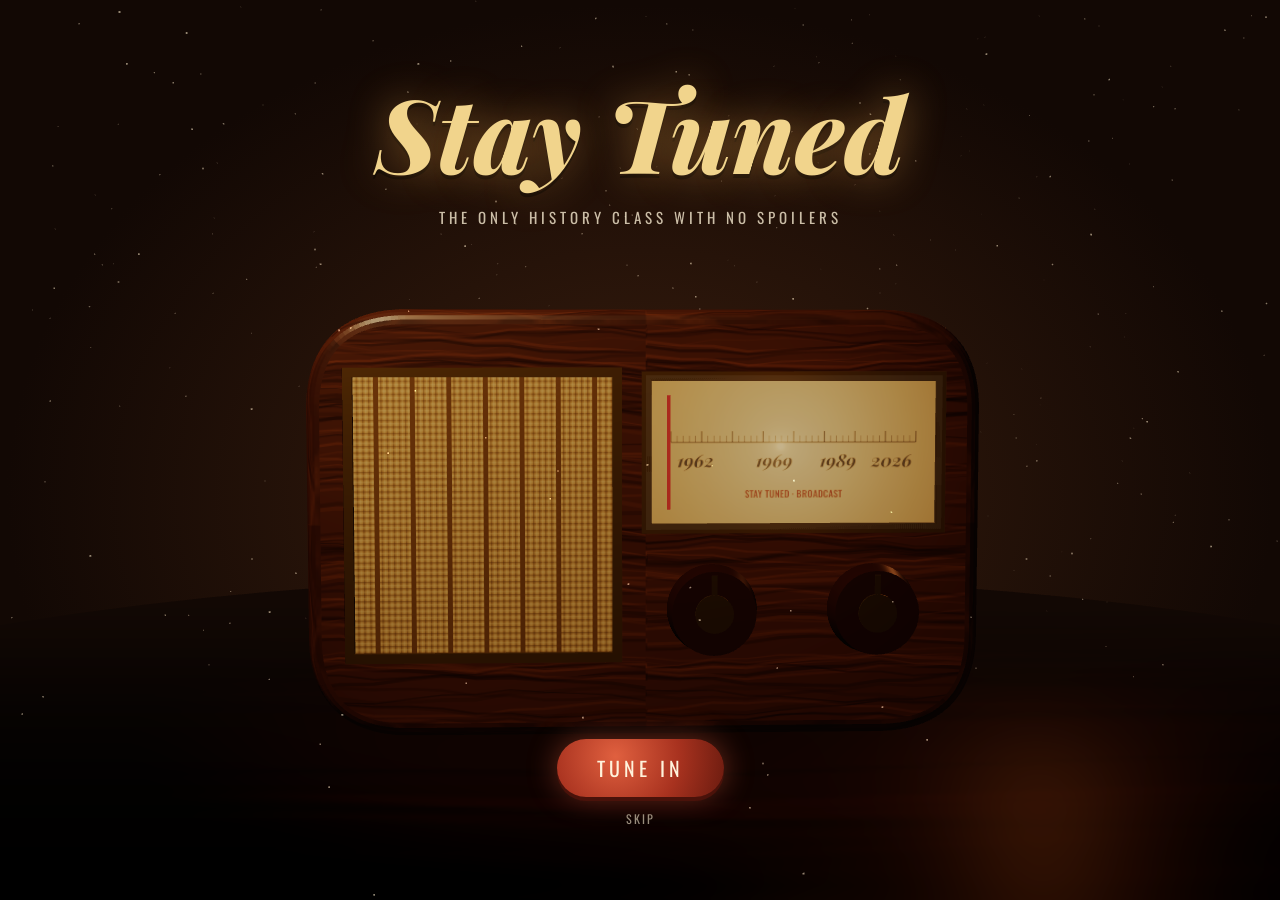
==== commit 7d0398cc: "Merge pull request #43 from lakshita1212/judge-wow Make the time lock, pins and archival recordings " ====
--- a/frontend/index.html
+++ b/frontend/index.html
@@ -76,13 +76,11 @@
           <div id="sprites" aria-hidden="true"></div>
           <div class="glow" id="glow" aria-hidden="true"></div>
           <button class="radio-hit" id="radioHit" type="button" aria-label="Radio" hidden></button>
-          <div id="steam" aria-hidden="true"></div>
           <div id="props"></div>
           <div class="screen static" id="screen" role="button" tabindex="0" aria-label="Television: open the big screen">
             <p id="onAir"></p>
           </div>
         </div>
-        <div class="headlights" id="headlights" aria-hidden="true"></div>
         <div class="grain" aria-hidden="true"></div>
         <div class="warp-year" id="warpYear" aria-hidden="true"></div>
         <div class="caption" id="caption" aria-live="polite" hidden></div>
--- a/frontend/style.css
+++ b/frontend/style.css
@@ -1319,46 +1319,3 @@
 .archival-quote .unsaid { opacity: .4; }
 .archival-bar { background: rgba(42, 33, 24, .15); }
 .archival-bar span { background: #a3201a; }
-
-/* ── Room polish (polish.js): steam from the mugs, passing headlights ──── */
-#steam { position: absolute; inset: 0; pointer-events: none; }
-.steam-spot { position: absolute; width: 0; height: 0; }
-.steam-spot i {
-  position: absolute;
-  bottom: 0;
-  width: 10px;
-  height: 26px;
-  margin-left: -5px;
-  border-radius: 50%;
-  background: radial-gradient(ellipse at center, rgba(255, 250, 240, .55), rgba(255, 250, 240, 0) 70%);
-  filter: blur(3px);
-  opacity: 0;
-  animation: steam-rise 4.2s ease-out infinite;
-}
-@keyframes steam-rise {
-  0% { opacity: 0; transform: translate(0, 0) scale(.6, .7); }
-  20% { opacity: .7; }
-  60% { opacity: .35; transform: translate(4px, -28px) scale(1, 1.2) rotate(8deg); }
-  100% { opacity: 0; transform: translate(-3px, -52px) scale(1.4, 1.5) rotate(-6deg); }
-}
-.headlights {
-  position: absolute;
-  z-index: 2;
-  inset: 0;
-  pointer-events: none;
-  opacity: 0;
-  mix-blend-mode: screen;
-  background: linear-gradient(100deg, transparent 35%, rgba(255, 244, 214, .16) 46%, rgba(255, 250, 230, .24) 50%, rgba(255, 244, 214, .16) 54%, transparent 65%);
-  background-size: 250% 100%;
-}
-.headlights.sweep { animation: headlights 3.2s ease-in-out; }
-.headlights.sweep.reverse { animation-direction: reverse; }
-@keyframes headlights {
-  0% { opacity: 0; background-position: 120% 0; }
-  15% { opacity: 1; }
-  85% { opacity: 1; }
-  100% { opacity: 0; background-position: -20% 0; }
-}
-@media (prefers-reduced-motion: reduce) { .steam-spot i, .headlights.sweep { animation: none; } }
-/* With the 2026 ticker along the bottom, captions sit above it instead of on it. */
-.stage:has(.ticker:not([hidden])) .caption { bottom: calc(clamp(28px, 3.4vw, 40px) + 14px); }
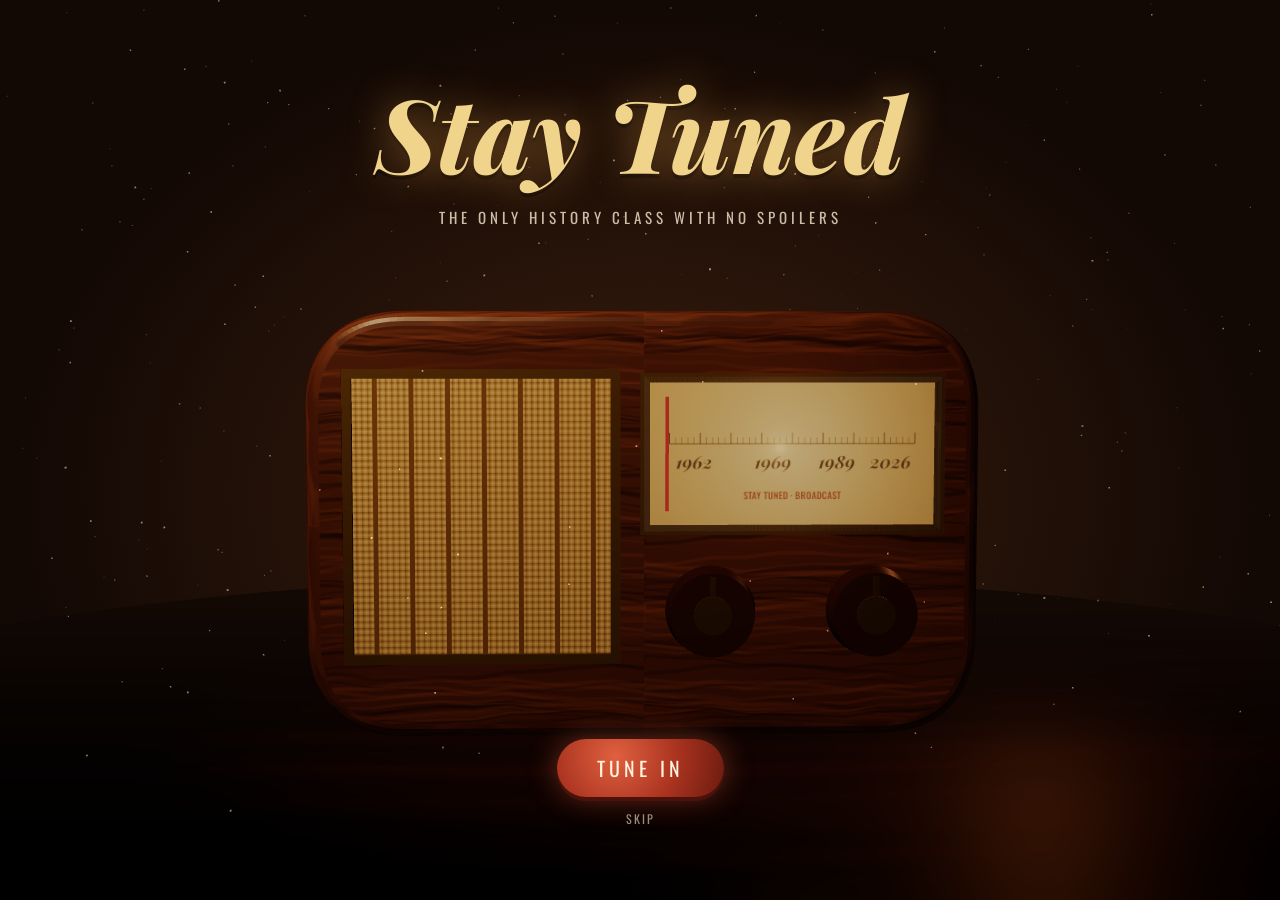
==== commit d5a24b60: "Merge pull request #46 from lakshita1212/polish Room polish (#14) and Devpost screenshots (#17)" ====
--- a/frontend/index.html
+++ b/frontend/index.html
@@ -76,11 +76,13 @@
           <div id="sprites" aria-hidden="true"></div>
           <div class="glow" id="glow" aria-hidden="true"></div>
           <button class="radio-hit" id="radioHit" type="button" aria-label="Radio" hidden></button>
+          <div id="steam" aria-hidden="true"></div>
           <div id="props"></div>
           <div class="screen static" id="screen" role="button" tabindex="0" aria-label="Television: open the big screen">
             <p id="onAir"></p>
           </div>
         </div>
+        <div class="headlights" id="headlights" aria-hidden="true"></div>
         <div class="grain" aria-hidden="true"></div>
         <div class="warp-year" id="warpYear" aria-hidden="true"></div>
         <div class="caption" id="caption" aria-live="polite" hidden></div>
--- a/frontend/style.css
+++ b/frontend/style.css
@@ -1319,3 +1319,46 @@
 .archival-quote .unsaid { opacity: .4; }
 .archival-bar { background: rgba(42, 33, 24, .15); }
 .archival-bar span { background: #a3201a; }
+
+/* ── Room polish (polish.js): steam from the mugs, passing headlights ──── */
+#steam { position: absolute; inset: 0; pointer-events: none; }
+.steam-spot { position: absolute; width: 0; height: 0; }
+.steam-spot i {
+  position: absolute;
+  bottom: 0;
+  width: 10px;
+  height: 26px;
+  margin-left: -5px;
+  border-radius: 50%;
+  background: radial-gradient(ellipse at center, rgba(255, 250, 240, .55), rgba(255, 250, 240, 0) 70%);
+  filter: blur(3px);
+  opacity: 0;
+  animation: steam-rise 4.2s ease-out infinite;
+}
+@keyframes steam-rise {
+  0% { opacity: 0; transform: translate(0, 0) scale(.6, .7); }
+  20% { opacity: .7; }
+  60% { opacity: .35; transform: translate(4px, -28px) scale(1, 1.2) rotate(8deg); }
+  100% { opacity: 0; transform: translate(-3px, -52px) scale(1.4, 1.5) rotate(-6deg); }
+}
+.headlights {
+  position: absolute;
+  z-index: 2;
+  inset: 0;
+  pointer-events: none;
+  opacity: 0;
+  mix-blend-mode: screen;
+  background: linear-gradient(100deg, transparent 35%, rgba(255, 244, 214, .16) 46%, rgba(255, 250, 230, .24) 50%, rgba(255, 244, 214, .16) 54%, transparent 65%);
+  background-size: 250% 100%;
+}
+.headlights.sweep { animation: headlights 3.2s ease-in-out; }
+.headlights.sweep.reverse { animation-direction: reverse; }
+@keyframes headlights {
+  0% { opacity: 0; background-position: 120% 0; }
+  15% { opacity: 1; }
+  85% { opacity: 1; }
+  100% { opacity: 0; background-position: -20% 0; }
+}
+@media (prefers-reduced-motion: reduce) { .steam-spot i, .headlights.sweep { animation: none; } }
+/* With the 2026 ticker along the bottom, captions sit above it instead of on it. */
+.stage:has(.ticker:not([hidden])) .caption { bottom: calc(clamp(28px, 3.4vw, 40px) + 14px); }
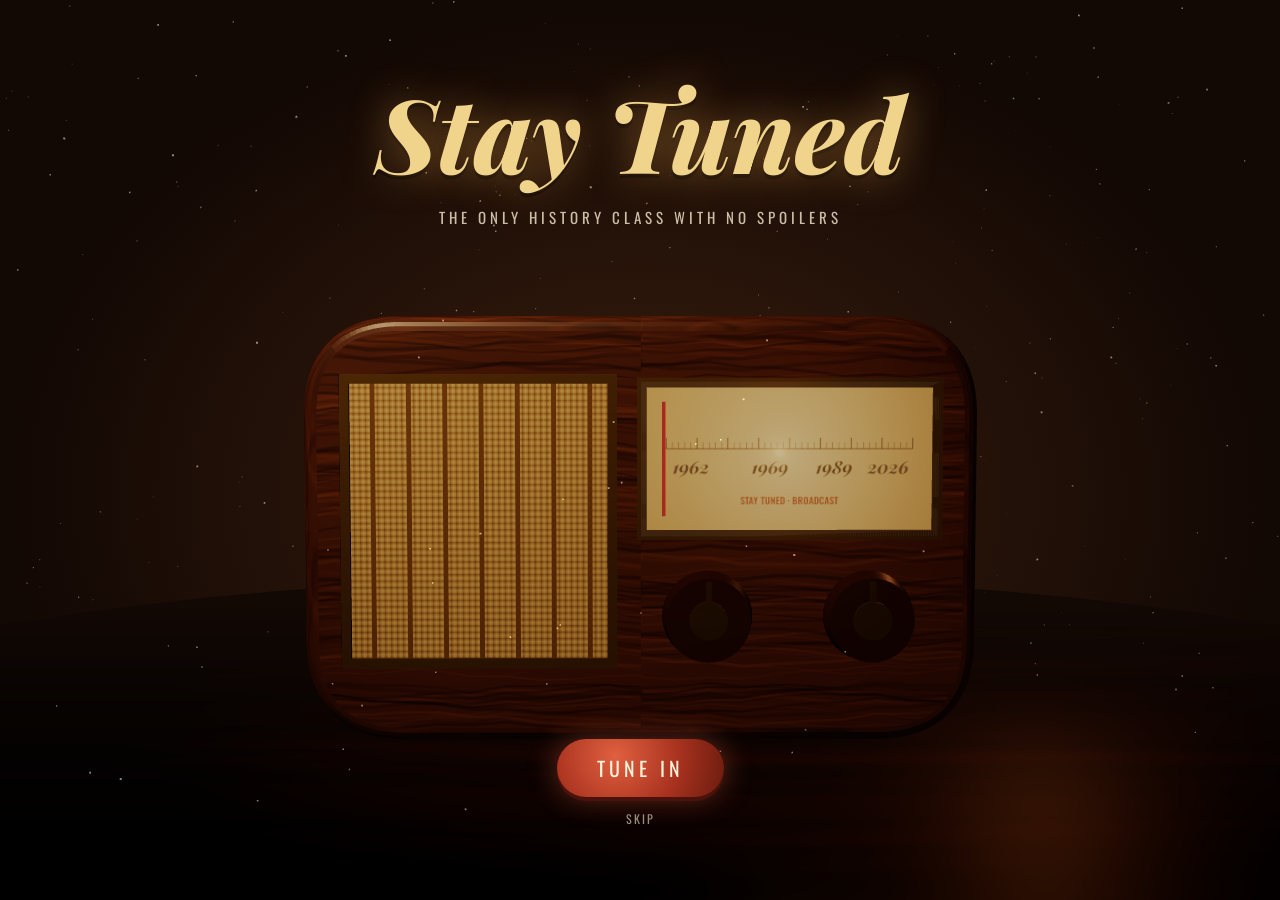
==== commit 2a334d60: "Merge main into text-card: keep Darsha's polish, add the text-the-station card" ====
--- a/frontend/index.html
+++ b/frontend/index.html
@@ -66,6 +66,7 @@
         <span class="room" id="room">Living room</span>
         <span class="day" id="day">Tuesday, October 16, 1962</span>
         <span class="timelock" id="timelock" aria-live="polite" hidden></span>
+        <button class="text-toggle" id="textToggle" type="button" aria-expanded="false" aria-controls="textCard">📱 Text the station</button>
         <button class="sound-toggle" id="soundToggle" type="button" aria-pressed="true" title="Room sound on or off">Sound on</button>
       </div>
       <div class="stage" id="stage">
@@ -92,6 +93,30 @@
           <div class="pin-frame" id="onAirFrame"><img id="onAirPhoto" alt=""></div>
           <figcaption><span id="onAirCaption"></span><small class="on-air-era" id="onAirEra"></small><small id="onAirFrom"></small></figcaption>
         </figure>
+        <!-- Text the station from your own phone: connect it, then scan the QR code -->
+        <div class="text-card" id="textCard" role="dialog" aria-label="Text the station" hidden>
+          <button class="text-close" id="textClose" type="button" aria-label="Close">×</button>
+          <span class="text-kicker">Photon · iMessage</span>
+          <h3>Text the station</h3>
+          <p class="text-how">Ask 1962 anything, or send a photo to put your own memory on the 2026 station.</p>
+          <form class="text-connect" id="textConnect">
+            <label for="textPhone">Your iPhone number</label>
+            <div class="text-row">
+              <input id="textPhone" type="tel" inputmode="tel" autocomplete="off" placeholder="(555) 123-4567" required>
+              <button type="submit">Connect</button>
+            </div>
+            <small class="text-fine">Registers your number with our Photon line so the station can reply. Never shown on screen.</small>
+          </form>
+          <div class="text-ready" id="textReady" hidden>
+            <img id="textQr" alt="QR code that opens Messages to the station">
+            <div>
+              <b>Scan, then press send</b>
+              <span class="text-number" id="textNumber"></span>
+              <span class="text-try">Try: “citizen oct 22: are we going to war?”</span>
+            </div>
+          </div>
+          <p class="text-error" id="textError" hidden></p>
+        </div>
         <!-- A question that reaches past the station's day: the signal drops out -->
         <div class="signal-lost" id="signalLost" aria-live="assertive" hidden>
           <span class="signal-lost-title">Signal lost</span>
--- a/frontend/style.css
+++ b/frontend/style.css
@@ -1362,3 +1362,77 @@
 @media (prefers-reduced-motion: reduce) { .steam-spot i, .headlights.sweep { animation: none; } }
 /* With the 2026 ticker along the bottom, captions sit above it instead of on it. */
 .stage:has(.ticker:not([hidden])) .caption { bottom: calc(clamp(28px, 3.4vw, 40px) + 14px); }
+
+/* ── Text the station (extras.js): connect your phone, scan, send ──────── */
+.text-toggle {
+  pointer-events: auto;
+  align-self: center;
+  margin-left: auto;
+  padding: 4px 12px;
+  border: 1px solid var(--brass);
+  border-radius: 999px;
+  background: rgba(168, 50, 31, .85);
+  color: var(--ivory);
+  font-family: var(--label);
+  font-size: 11px;
+  letter-spacing: 1.5px;
+  text-transform: uppercase;
+  cursor: pointer;
+}
+.text-toggle:hover, .text-toggle[aria-expanded="true"] { background: var(--red); box-shadow: 0 0 0 3px rgba(255, 179, 71, .3); }
+.text-toggle:focus-visible { outline: 2px solid var(--glow); }
+.text-toggle + .sound-toggle { margin-left: 8px; }
+
+.text-card {
+  position: absolute; z-index: 8;
+  top: 52px; right: 14px;
+  width: min(330px, 44%);
+  padding: 16px 18px 16px;
+  background: var(--paper);
+  color: var(--ink);
+  border-radius: 4px;
+  box-shadow: 0 0 0 1px var(--brass), 0 18px 40px rgba(0, 0, 0, .55);
+  font-family: var(--type);
+  animation: text-card-in .25s ease;
+}
+.text-card[hidden] { display: none; }
+@keyframes text-card-in { from { opacity: 0; transform: translateY(-8px); } }
+.text-close {
+  position: absolute; top: 6px; right: 8px;
+  border: 0; background: none; color: var(--ink-soft);
+  font-size: 22px; line-height: 1; cursor: pointer;
+}
+.text-kicker { font-family: var(--label); font-size: 10px; letter-spacing: 1.5px; text-transform: uppercase; color: var(--red); }
+.text-card h3 { margin: 2px 0 6px; font-family: var(--serif); font-size: 22px; }
+.text-how { margin: 0 0 12px; font-size: 13px; line-height: 1.4; color: var(--ink-soft); }
+.text-connect label { display: block; font-family: var(--label); font-size: 11px; letter-spacing: 1px; text-transform: uppercase; margin-bottom: 4px; }
+.text-row { display: flex; gap: 6px; }
+.text-row input {
+  flex: 1; min-width: 0;
+  padding: 7px 9px;
+  border: 1px solid var(--ink-soft); border-radius: 3px;
+  background: #fffaf0; color: var(--ink);
+  font-family: var(--type); font-size: 14px;
+}
+.text-row button {
+  padding: 7px 12px;
+  border: 0; border-radius: 3px;
+  background: var(--walnut); color: var(--brass-light);
+  font-family: var(--label); font-size: 12px; letter-spacing: 1px; text-transform: uppercase;
+  cursor: pointer;
+}
+.text-row button:disabled { opacity: .6; cursor: wait; }
+.text-fine { display: block; margin-top: 6px; font-size: 11px; color: var(--ink-soft); }
+.text-ready {
+  display: flex; gap: 12px; align-items: center;
+  margin-top: 12px; padding-top: 12px;
+  border-top: 1px dashed var(--ink-soft);
+}
+.text-ready[hidden] { display: none; }
+.text-ready img { width: 120px; height: 120px; background: #fff; padding: 4px; flex: none; }
+.text-ready b { display: block; font-family: var(--serif); font-size: 16px; }
+.text-number { display: block; margin: 4px 0; font-family: var(--label); font-size: 15px; letter-spacing: .5px; color: var(--red); }
+.text-try { display: block; font-size: 12px; color: var(--ink-soft); }
+.text-error { margin: 10px 0 0; color: var(--red); font-size: 13px; }
+.text-error[hidden] { display: none; }
+@media (prefers-reduced-motion: reduce) { .text-card { animation: none; } }
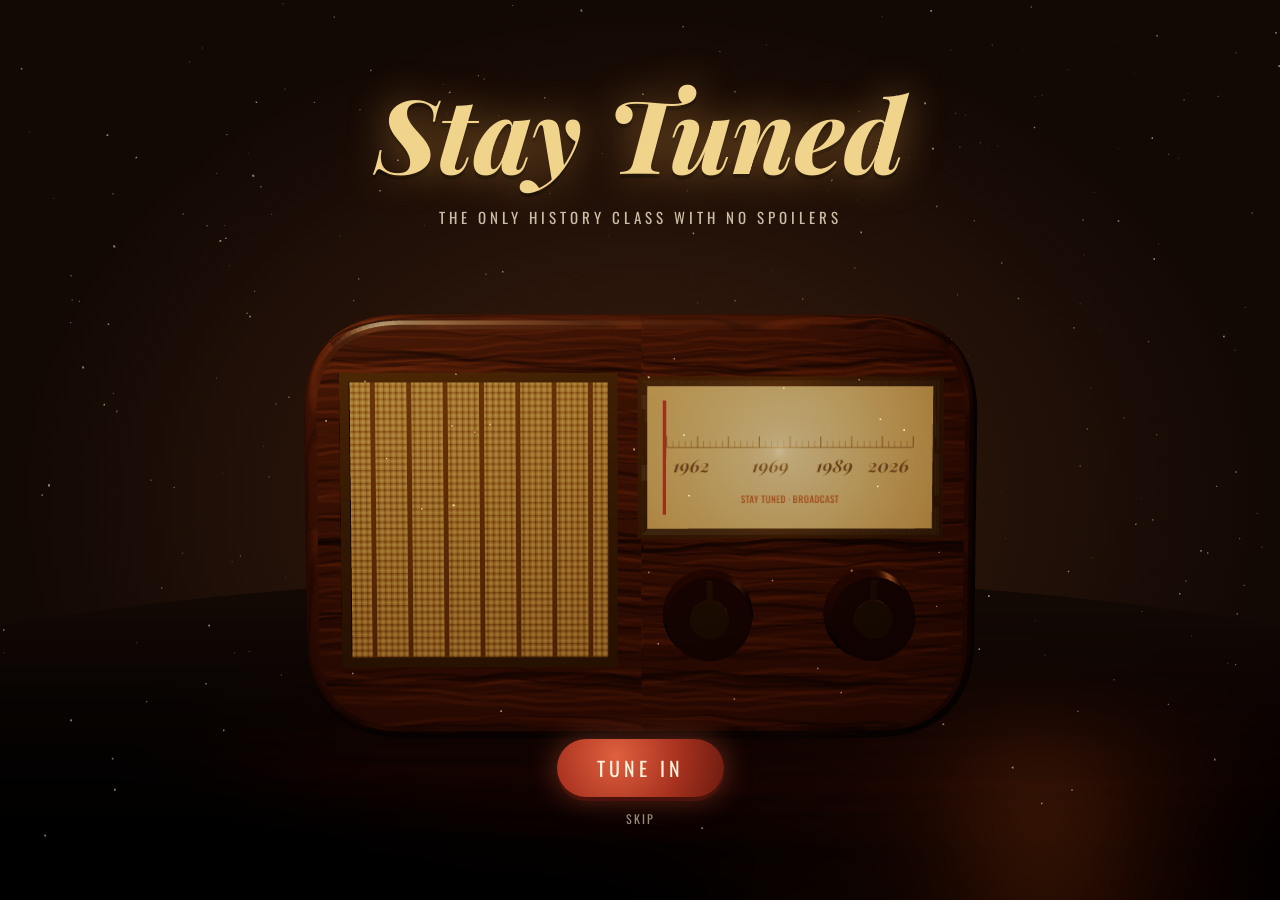
==== commit 0e703b63: "2026 news on the TV instead of a ticker, led by the Nvidia story - The bottom ticker is gone (2026 a" ====
--- a/frontend/index.html
+++ b/frontend/index.html
@@ -66,7 +66,6 @@
         <span class="room" id="room">Living room</span>
         <span class="day" id="day">Tuesday, October 16, 1962</span>
         <span class="timelock" id="timelock" aria-live="polite" hidden></span>
-        <button class="text-toggle" id="textToggle" type="button" aria-expanded="false" aria-controls="textCard">📱 Text the station</button>
         <button class="sound-toggle" id="soundToggle" type="button" aria-pressed="true" title="Room sound on or off">Sound on</button>
       </div>
       <div class="stage" id="stage">
@@ -93,39 +92,10 @@
           <div class="pin-frame" id="onAirFrame"><img id="onAirPhoto" alt=""></div>
           <figcaption><span id="onAirCaption"></span><small class="on-air-era" id="onAirEra"></small><small id="onAirFrom"></small></figcaption>
         </figure>
-        <!-- Text the station from your own phone: connect it, then scan the QR code -->
-        <div class="text-card" id="textCard" role="dialog" aria-label="Text the station" hidden>
-          <button class="text-close" id="textClose" type="button" aria-label="Close">×</button>
-          <span class="text-kicker">Photon · iMessage</span>
-          <h3>Text the station</h3>
-          <p class="text-how">Ask 1962 anything, or send a photo to put your own memory on the 2026 station.</p>
-          <form class="text-connect" id="textConnect">
-            <label for="textPhone">Your iPhone number</label>
-            <div class="text-row">
-              <input id="textPhone" type="tel" inputmode="tel" autocomplete="off" placeholder="(555) 123-4567" required>
-              <button type="submit">Connect</button>
-            </div>
-            <small class="text-fine">Registers your number with our Photon line so the station can reply. Never shown on screen.</small>
-          </form>
-          <div class="text-ready" id="textReady" hidden>
-            <img id="textQr" alt="QR code that opens Messages to the station">
-            <div>
-              <b>Scan, then press send</b>
-              <span class="text-number" id="textNumber"></span>
-              <span class="text-try">Try: “citizen oct 22: are we going to war?”</span>
-            </div>
-          </div>
-          <p class="text-error" id="textError" hidden></p>
-        </div>
         <!-- A question that reaches past the station's day: the signal drops out -->
         <div class="signal-lost" id="signalLost" aria-live="assertive" hidden>
           <span class="signal-lost-title">Signal lost</span>
           <span class="signal-lost-sub">That hasn't happened yet. Turn the dial forward.</span>
-        </div>
-        <!-- 2026: this week's headlines crawl across the bottom, cable-news style -->
-        <div class="ticker" id="ticker" hidden>
-          <span class="ticker-tag" id="tickerTag">Live · This week</span>
-          <div class="ticker-track"><span class="ticker-text" id="tickerText"></span></div>
         </div>
       </div>
     </section>
--- a/frontend/style.css
+++ b/frontend/style.css
@@ -1362,77 +1362,11 @@
 @media (prefers-reduced-motion: reduce) { .steam-spot i, .headlights.sweep { animation: none; } }
 /* With the 2026 ticker along the bottom, captions sit above it instead of on it. */
 .stage:has(.ticker:not([hidden])) .caption { bottom: calc(clamp(28px, 3.4vw, 40px) + 14px); }
-
-/* ── Text the station (extras.js): connect your phone, scan, send ──────── */
-.text-toggle {
-  pointer-events: auto;
-  align-self: center;
-  margin-left: auto;
-  padding: 4px 12px;
-  border: 1px solid var(--brass);
-  border-radius: 999px;
-  background: rgba(168, 50, 31, .85);
-  color: var(--ivory);
-  font-family: var(--label);
-  font-size: 11px;
-  letter-spacing: 1.5px;
-  text-transform: uppercase;
-  cursor: pointer;
-}
-.text-toggle:hover, .text-toggle[aria-expanded="true"] { background: var(--red); box-shadow: 0 0 0 3px rgba(255, 179, 71, .3); }
-.text-toggle:focus-visible { outline: 2px solid var(--glow); }
-.text-toggle + .sound-toggle { margin-left: 8px; }
-
-.text-card {
-  position: absolute; z-index: 8;
-  top: 52px; right: 14px;
-  width: min(330px, 44%);
-  padding: 16px 18px 16px;
-  background: var(--paper);
-  color: var(--ink);
-  border-radius: 4px;
-  box-shadow: 0 0 0 1px var(--brass), 0 18px 40px rgba(0, 0, 0, .55);
-  font-family: var(--type);
-  animation: text-card-in .25s ease;
-}
-.text-card[hidden] { display: none; }
-@keyframes text-card-in { from { opacity: 0; transform: translateY(-8px); } }
-.text-close {
-  position: absolute; top: 6px; right: 8px;
-  border: 0; background: none; color: var(--ink-soft);
-  font-size: 22px; line-height: 1; cursor: pointer;
-}
-.text-kicker { font-family: var(--label); font-size: 10px; letter-spacing: 1.5px; text-transform: uppercase; color: var(--red); }
-.text-card h3 { margin: 2px 0 6px; font-family: var(--serif); font-size: 22px; }
-.text-how { margin: 0 0 12px; font-size: 13px; line-height: 1.4; color: var(--ink-soft); }
-.text-connect label { display: block; font-family: var(--label); font-size: 11px; letter-spacing: 1px; text-transform: uppercase; margin-bottom: 4px; }
-.text-row { display: flex; gap: 6px; }
-.text-row input {
-  flex: 1; min-width: 0;
-  padding: 7px 9px;
-  border: 1px solid var(--ink-soft); border-radius: 3px;
-  background: #fffaf0; color: var(--ink);
-  font-family: var(--type); font-size: 14px;
-}
-.text-row button {
-  padding: 7px 12px;
-  border: 0; border-radius: 3px;
-  background: var(--walnut); color: var(--brass-light);
-  font-family: var(--label); font-size: 12px; letter-spacing: 1px; text-transform: uppercase;
-  cursor: pointer;
-}
-.text-row button:disabled { opacity: .6; cursor: wait; }
-.text-fine { display: block; margin-top: 6px; font-size: 11px; color: var(--ink-soft); }
-.text-ready {
-  display: flex; gap: 12px; align-items: center;
-  margin-top: 12px; padding-top: 12px;
-  border-top: 1px dashed var(--ink-soft);
-}
-.text-ready[hidden] { display: none; }
-.text-ready img { width: 120px; height: 120px; background: #fff; padding: 4px; flex: none; }
-.text-ready b { display: block; font-family: var(--serif); font-size: 16px; }
-.text-number { display: block; margin: 4px 0; font-family: var(--label); font-size: 15px; letter-spacing: .5px; color: var(--red); }
-.text-try { display: block; font-size: 12px; color: var(--ink-soft); }
-.text-error { margin: 10px 0 0; color: var(--red); font-size: 13px; }
-.text-error[hidden] { display: none; }
-@media (prefers-reduced-motion: reduce) { .text-card { animation: none; } }
+/* A lead story on the 2026 TV: its picture, the headline across the bottom, the credit under it. */
+.screen .story-shot figcaption { font-size: clamp(8px, .85vw, 13px); line-height: 1.25; }
+.screen .story-shot figcaption small { display: block; margin-top: 3px; font-size: .75em; opacity: .75; }
+.screen .story-shot::before {
+  content: "LIVE"; position: absolute; z-index: 1; top: 6%; left: 5%;
+  padding: 1px 6px; background: #c8102e; color: #fff;
+  font-family: var(--label); font-size: clamp(7px, .7vw, 11px); font-weight: 700; letter-spacing: 1px;
+}
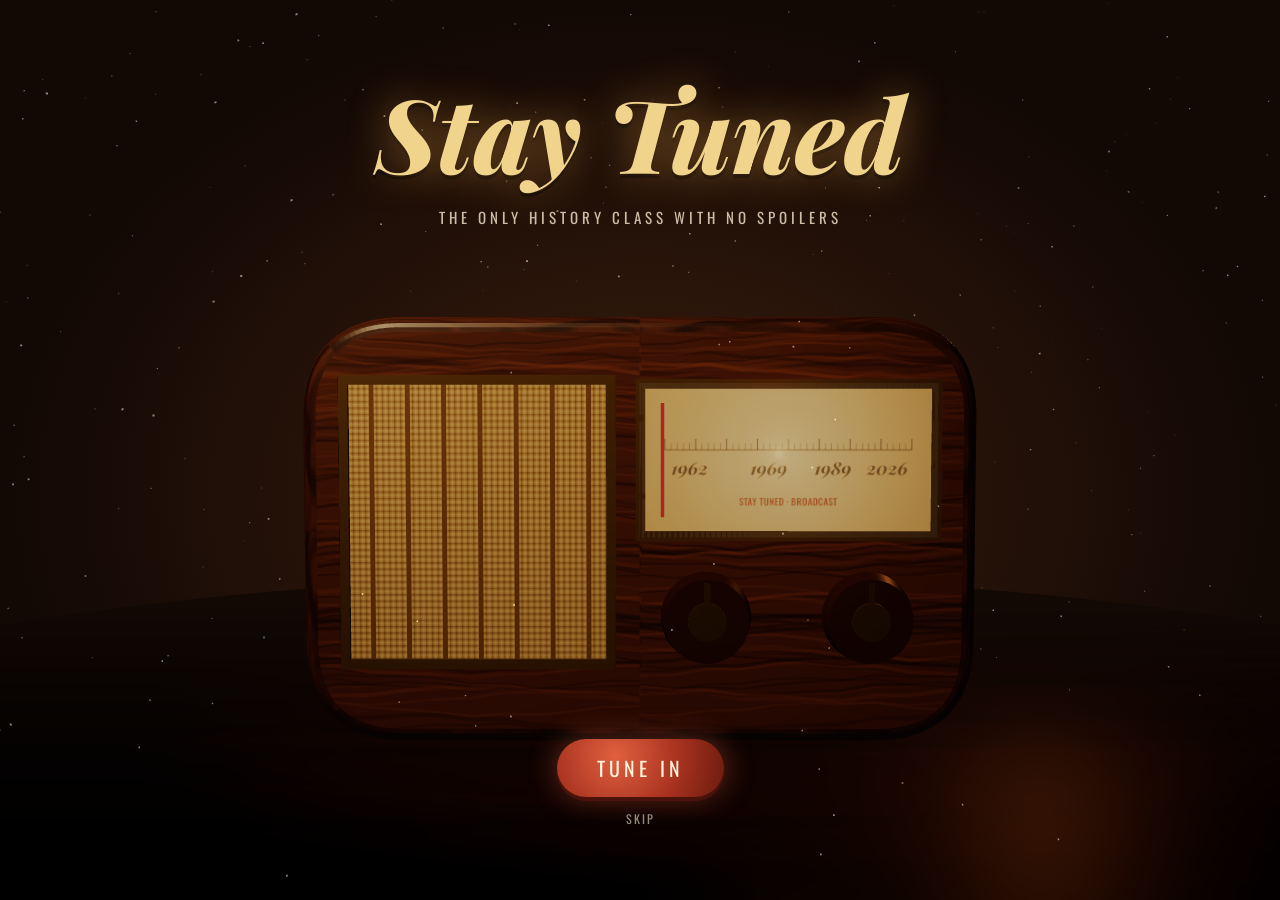
==== commit b1e60673: "Merge remote-tracking branch 'origin/main' into tv-news # Conflicts: #	frontend/style.css" ====
--- a/frontend/index.html
+++ b/frontend/index.html
@@ -66,6 +66,7 @@
         <span class="room" id="room">Living room</span>
         <span class="day" id="day">Tuesday, October 16, 1962</span>
         <span class="timelock" id="timelock" aria-live="polite" hidden></span>
+        <button class="text-toggle" id="textToggle" type="button" aria-expanded="false" aria-controls="textCard">📱 Text the station</button>
         <button class="sound-toggle" id="soundToggle" type="button" aria-pressed="true" title="Room sound on or off">Sound on</button>
       </div>
       <div class="stage" id="stage">
@@ -92,6 +93,30 @@
           <div class="pin-frame" id="onAirFrame"><img id="onAirPhoto" alt=""></div>
           <figcaption><span id="onAirCaption"></span><small class="on-air-era" id="onAirEra"></small><small id="onAirFrom"></small></figcaption>
         </figure>
+        <!-- Text the station from your own phone: connect it, then scan the QR code -->
+        <div class="text-card" id="textCard" role="dialog" aria-label="Text the station" hidden>
+          <button class="text-close" id="textClose" type="button" aria-label="Close">×</button>
+          <span class="text-kicker">Photon · iMessage</span>
+          <h3>Text the station</h3>
+          <p class="text-how">Ask 1962 anything, or send a photo to put your own memory on the 2026 station.</p>
+          <form class="text-connect" id="textConnect">
+            <label for="textPhone">Your iPhone number</label>
+            <div class="text-row">
+              <input id="textPhone" type="tel" inputmode="tel" autocomplete="off" placeholder="(555) 123-4567" required>
+              <button type="submit">Connect</button>
+            </div>
+            <small class="text-fine">Registers your number with our Photon line so the station can reply. Never shown on screen.</small>
+          </form>
+          <div class="text-ready" id="textReady" hidden>
+            <img id="textQr" alt="QR code that opens Messages to the station">
+            <div>
+              <b>Scan, then press send</b>
+              <span class="text-number" id="textNumber"></span>
+              <span class="text-try">Try: “citizen oct 22: are we going to war?”</span>
+            </div>
+          </div>
+          <p class="text-error" id="textError" hidden></p>
+        </div>
         <!-- A question that reaches past the station's day: the signal drops out -->
         <div class="signal-lost" id="signalLost" aria-live="assertive" hidden>
           <span class="signal-lost-title">Signal lost</span>
--- a/frontend/style.css
+++ b/frontend/style.css
@@ -1370,3 +1370,77 @@
   padding: 1px 6px; background: #c8102e; color: #fff;
   font-family: var(--label); font-size: clamp(7px, .7vw, 11px); font-weight: 700; letter-spacing: 1px;
 }
+
+/* ── Text the station (extras.js): connect your phone, scan, send ──────── */
+.text-toggle {
+  pointer-events: auto;
+  align-self: center;
+  margin-left: auto;
+  padding: 4px 12px;
+  border: 1px solid var(--brass);
+  border-radius: 999px;
+  background: rgba(168, 50, 31, .85);
+  color: var(--ivory);
+  font-family: var(--label);
+  font-size: 11px;
+  letter-spacing: 1.5px;
+  text-transform: uppercase;
+  cursor: pointer;
+}
+.text-toggle:hover, .text-toggle[aria-expanded="true"] { background: var(--red); box-shadow: 0 0 0 3px rgba(255, 179, 71, .3); }
+.text-toggle:focus-visible { outline: 2px solid var(--glow); }
+.text-toggle + .sound-toggle { margin-left: 8px; }
+
+.text-card {
+  position: absolute; z-index: 8;
+  top: 52px; right: 14px;
+  width: min(330px, 44%);
+  padding: 16px 18px 16px;
+  background: var(--paper);
+  color: var(--ink);
+  border-radius: 4px;
+  box-shadow: 0 0 0 1px var(--brass), 0 18px 40px rgba(0, 0, 0, .55);
+  font-family: var(--type);
+  animation: text-card-in .25s ease;
+}
+.text-card[hidden] { display: none; }
+@keyframes text-card-in { from { opacity: 0; transform: translateY(-8px); } }
+.text-close {
+  position: absolute; top: 6px; right: 8px;
+  border: 0; background: none; color: var(--ink-soft);
+  font-size: 22px; line-height: 1; cursor: pointer;
+}
+.text-kicker { font-family: var(--label); font-size: 10px; letter-spacing: 1.5px; text-transform: uppercase; color: var(--red); }
+.text-card h3 { margin: 2px 0 6px; font-family: var(--serif); font-size: 22px; }
+.text-how { margin: 0 0 12px; font-size: 13px; line-height: 1.4; color: var(--ink-soft); }
+.text-connect label { display: block; font-family: var(--label); font-size: 11px; letter-spacing: 1px; text-transform: uppercase; margin-bottom: 4px; }
+.text-row { display: flex; gap: 6px; }
+.text-row input {
+  flex: 1; min-width: 0;
+  padding: 7px 9px;
+  border: 1px solid var(--ink-soft); border-radius: 3px;
+  background: #fffaf0; color: var(--ink);
+  font-family: var(--type); font-size: 14px;
+}
+.text-row button {
+  padding: 7px 12px;
+  border: 0; border-radius: 3px;
+  background: var(--walnut); color: var(--brass-light);
+  font-family: var(--label); font-size: 12px; letter-spacing: 1px; text-transform: uppercase;
+  cursor: pointer;
+}
+.text-row button:disabled { opacity: .6; cursor: wait; }
+.text-fine { display: block; margin-top: 6px; font-size: 11px; color: var(--ink-soft); }
+.text-ready {
+  display: flex; gap: 12px; align-items: center;
+  margin-top: 12px; padding-top: 12px;
+  border-top: 1px dashed var(--ink-soft);
+}
+.text-ready[hidden] { display: none; }
+.text-ready img { width: 120px; height: 120px; background: #fff; padding: 4px; flex: none; }
+.text-ready b { display: block; font-family: var(--serif); font-size: 16px; }
+.text-number { display: block; margin: 4px 0; font-family: var(--label); font-size: 15px; letter-spacing: .5px; color: var(--red); }
+.text-try { display: block; font-size: 12px; color: var(--ink-soft); }
+.text-error { margin: 10px 0 0; color: var(--red); font-size: 13px; }
+.text-error[hidden] { display: none; }
+@media (prefers-reduced-motion: reduce) { .text-card { animation: none; } }
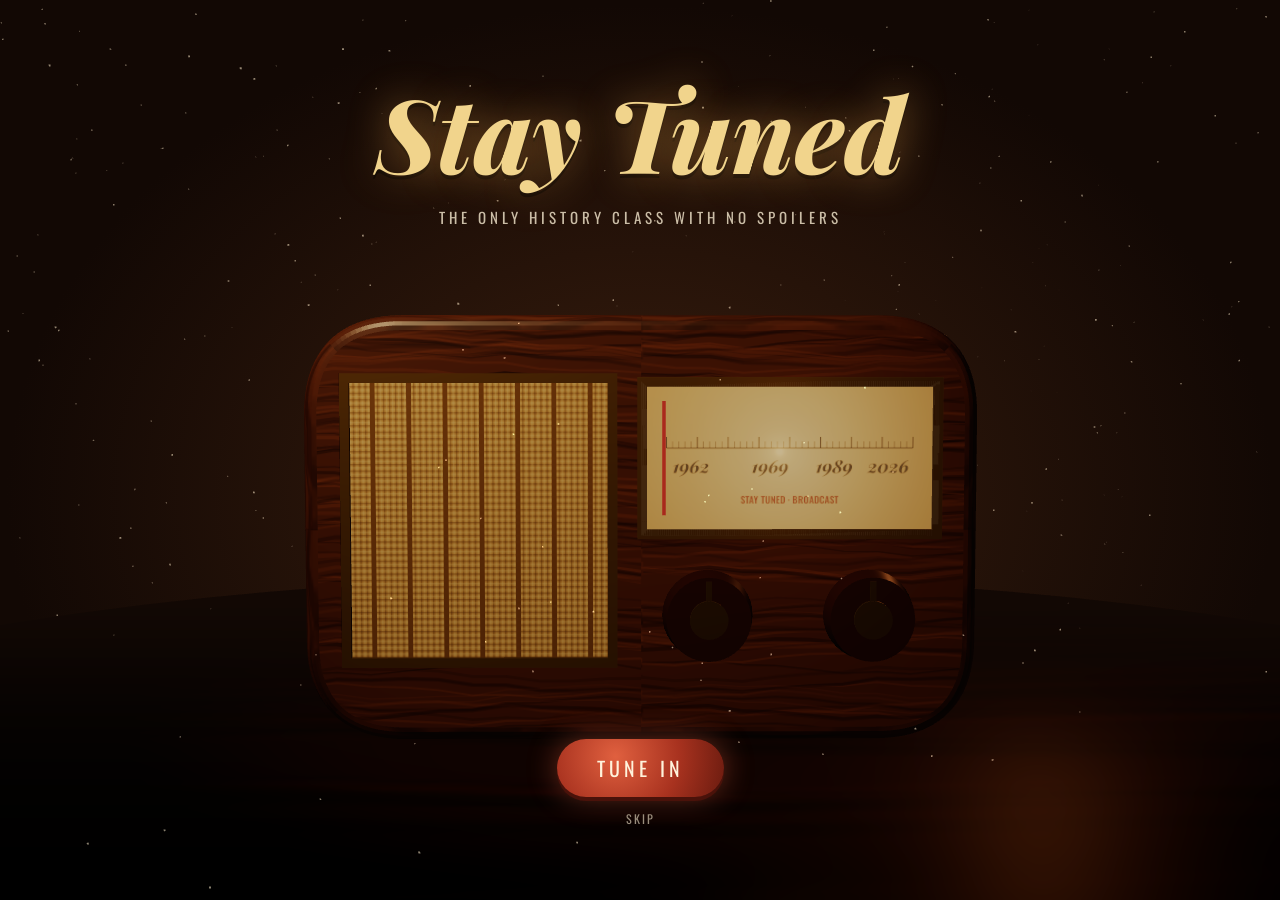
==== commit 30cf9a10: "Clear calling: Ask for typing, Call opens a phone with Hold to talk; mic fixes; API check script" ====
--- a/frontend/index.html
+++ b/frontend/index.html
@@ -57,6 +57,21 @@
         <p id="viewerMeta"></p>
         <audio id="viewerAudio" controls hidden></audio>
         <p class="viewer-empty">No recording on this channel yet.</p>
+      </div>
+    </div>
+  </div>
+  <!-- The call screen: a telephone and big, readable lines during a voice call (extras.js) -->
+  <div class="call-screen" id="callScreen" role="dialog" aria-modal="true" aria-labelledby="callWho" hidden>
+    <div class="call-box">
+      <div class="call-phone" id="callPhone"></div>
+      <div class="call-info">
+        <span class="call-status" id="callStatus" aria-live="polite"></span>
+        <h3 class="call-who" id="callWho"></h3>
+        <div class="call-log" id="callLog" aria-live="polite"></div>
+        <div class="call-actions">
+          <button class="call-talk" id="callTalk" type="button">🎙 Hold to talk <small>or hold the space bar</small></button>
+          <button class="call-hangup" id="callHangup" type="button">Hang up</button>
+        </div>
       </div>
     </div>
   </div>
@@ -144,10 +159,8 @@
         <ol class="transcript" id="transcript"></ol>
         <form class="ask" id="askForm">
           <input id="question" autocomplete="off" placeholder="Ask the citizen a question…" required>
-          <button type="button" class="mic" id="mic" aria-label="Hold to talk" title="Hold to talk (or hold the space bar)">
-            <svg viewBox="0 0 24 24" aria-hidden="true"><rect x="9" y="3" width="6" height="11" rx="3"/><path d="M6 11a6 6 0 0 0 12 0M12 17v4M9 21h6" fill="none" stroke="currentColor" stroke-width="2" stroke-linecap="round"/></svg>
-          </button>
-          <button type="submit">Call</button>
+          <button type="button" class="mic call-open" id="mic" aria-label="Call the station" title="Call the station: talk to them on the phone">📞 Call</button>
+          <button type="submit">Ask</button>
         </form>
       </section>
     </aside>
--- a/frontend/style.css
+++ b/frontend/style.css
@@ -1444,3 +1444,136 @@
 .text-error { margin: 10px 0 0; color: var(--red); font-size: 13px; }
 .text-error[hidden] { display: none; }
 @media (prefers-reduced-motion: reduce) { .text-card { animation: none; } }
+
+/* ── 2026 TV: the AI-narrated news bulletin (extras.js) ─────────────────── */
+.bulletin {
+  position: absolute; inset: 0; z-index: 3;
+  display: flex; flex-direction: column;
+  padding: 4% 5%;
+  background:
+    radial-gradient(ellipse at 20% 0%, rgba(80, 120, 200, .35), transparent 60%),
+    linear-gradient(160deg, #0d1b33, #070d1a 70%);
+  color: #f2f5fb;
+  font-family: var(--label);
+  overflow: hidden;
+}
+.bulletin-top { display: flex; justify-content: space-between; align-items: center; gap: 10px; }
+.bulletin-brand { font-family: var(--serif); font-size: clamp(14px, 2vw, 26px); letter-spacing: .5px; }
+.bulletin-live {
+  padding: 3px 10px; background: #c8102e; color: #fff;
+  font-size: clamp(9px, 1vw, 13px); letter-spacing: 1.5px; text-transform: uppercase;
+}
+.bulletin-card { flex: 1; display: flex; flex-direction: column; justify-content: center; gap: 10px; }
+.bulletin.flip .bulletin-card { animation: bulletin-in .5s ease; }
+@keyframes bulletin-in { from { opacity: 0; transform: translateY(10px); } }
+.bulletin-date { font-size: clamp(10px, 1.2vw, 15px); letter-spacing: 2px; text-transform: uppercase; color: #8fb3ff; }
+.bulletin-text { margin: 0; font-family: var(--serif); font-size: clamp(16px, 2.4vw, 32px); line-height: 1.25; }
+.bulletin-source { font-size: clamp(9px, 1vw, 12px); color: #9aa7bf; }
+.bulletin-bar { display: flex; align-items: center; gap: 12px; }
+.bulletin-count { min-width: 4em; font-size: clamp(9px, 1vw, 12px); color: #9aa7bf; letter-spacing: 1px; }
+.bulletin-progress { flex: 1; height: 3px; background: rgba(255, 255, 255, .15); }
+.bulletin-progress span { display: block; width: 0; height: 100%; background: #c8102e; transition: width .25s linear; }
+@media (prefers-reduced-motion: reduce) { .bulletin.flip .bulletin-card { animation: none; } }
+
+/* ── The call screen (extras.js): a telephone and big, readable lines ───── */
+.call-screen {
+  position: fixed; inset: 0; z-index: 70;
+  display: grid; place-items: center;
+  padding: 24px;
+  background: radial-gradient(ellipse at center, rgba(30, 14, 6, .8), rgba(8, 4, 2, .94));
+  backdrop-filter: blur(4px);
+  animation: viewer-in .25s ease-out;
+  --phone: #1d1a18; --phone-shine: #ffffff;
+}
+.call-screen[hidden] { display: none; }
+.call-screen[data-era="1969"] { --phone: #7a8a3c; }   /* avocado */
+.call-screen[data-era="1989"] { --phone: #d8ccb2; --phone-shine: #000; }  /* beige */
+.call-screen[data-era="2026"] { --phone: #ecebe6; --phone-shine: #000; }
+.call-box {
+  display: grid; grid-template-columns: minmax(180px, 34%) 1fr; gap: 32px; align-items: center;
+  width: min(980px, 100%);
+  padding: 32px 36px;
+  border-radius: 14px;
+  background: linear-gradient(160deg, var(--walnut-light), var(--walnut) 45%, var(--walnut-dark));
+  box-shadow: inset 0 0 0 2px rgba(241, 212, 140, .55), inset 0 0 0 7px var(--walnut-dark), 0 24px 60px rgba(0, 0, 0, .6);
+}
+.call-phone svg { width: 100%; height: auto; display: block; overflow: visible; }
+.call-phone .handset { transform-origin: 120px 70px; transition: transform .4s ease; }
+.call-screen.listening .handset, .call-screen.connected .handset, .call-screen.archival .handset,
+.call-screen.dialing .handset { transform: translate(-6px, -22px) rotate(-8deg); }
+.call-screen.dialing .call-phone svg { animation: phone-ring .5s ease-in-out infinite; }
+@keyframes phone-ring { 25% { transform: rotate(-2deg); } 75% { transform: rotate(2deg); } }
+.call-screen.listening .call-status::before {
+  content: ""; display: inline-block; width: 10px; height: 10px; margin-right: 8px; border-radius: 50%;
+  background: #e0402a; vertical-align: middle; animation: rec-blink 1s ease-in-out infinite;
+}
+@keyframes rec-blink { 50% { opacity: .25; } }
+
+.call-info { display: flex; flex-direction: column; gap: 14px; min-width: 0; color: var(--cream); }
+.call-status {
+  font-family: var(--label); font-size: 14px; letter-spacing: 2px; text-transform: uppercase; color: var(--amber);
+}
+.call-who { margin: 0; font-family: var(--serif); font-size: clamp(22px, 2.6vw, 34px); color: var(--brass-light); }
+.call-row {
+  padding: 14px 18px; border-radius: 10px;
+  background: rgba(0, 0, 0, .28); border: 1px solid rgba(241, 212, 140, .25);
+}
+.call-row[hidden] { display: none; }
+.call-row.them { background: var(--paper); color: var(--ink); border-color: var(--brass); }
+.call-row.them.blocked p { color: var(--red); font-style: italic; }
+.call-label { display: block; margin-bottom: 4px; font-family: var(--label); font-size: 12px; letter-spacing: 1.5px; text-transform: uppercase; opacity: .75; }
+.call-row p { margin: 0; font-family: var(--serif); font-size: clamp(17px, 1.6vw, 22px); line-height: 1.4; }
+.call-sources { display: flex; flex-wrap: wrap; gap: 6px; margin-top: 10px; }
+.call-source { padding: 3px 10px; border: 1px dashed var(--ink-soft); border-radius: 999px; font-family: var(--label); font-size: 12px; color: var(--ink-soft); }
+.call-archival { padding: 12px 16px; border-left: 4px solid var(--amber); background: rgba(255, 179, 71, .1); border-radius: 6px; }
+.call-archival[hidden] { display: none; }
+.call-archival-title { display: block; font-family: var(--label); font-size: 12px; color: var(--dim); margin-bottom: 4px; }
+.call-archival q { font-family: var(--serif); font-style: italic; font-size: clamp(15px, 1.4vw, 19px); line-height: 1.4; }
+.call-screen.archival .call-archival { box-shadow: 0 0 0 2px rgba(255, 179, 71, .45); }
+.call-hangup {
+  align-self: flex-start;
+  padding: 10px 22px; border: 0; border-radius: 999px;
+  background: #c8102e; color: #fff;
+  font-family: var(--label); font-size: 14px; letter-spacing: 1.5px; text-transform: uppercase; cursor: pointer;
+}
+.call-hangup:hover { filter: brightness(1.1); }
+@media (max-width: 760px) {
+  .call-box { grid-template-columns: 1fr; padding: 22px; }
+  .call-phone { max-width: 200px; margin: 0 auto; }
+}
+@media (prefers-reduced-motion: reduce) {
+  .call-screen.dialing .call-phone svg, .call-screen.listening .call-status::before { animation: none; }
+  .call-phone .handset { transition: none; }
+}
+
+/* Calling, step by step: 📞 Call opens the phone; talk inside it. */
+.ask .mic.call-open {
+  width: auto; min-width: 0; padding: 0 14px; border-radius: 999px;
+  font-family: var(--label); font-size: 13px; letter-spacing: 1px; text-transform: uppercase; white-space: nowrap;
+}
+.call-log {
+  display: flex; flex-direction: column; gap: 12px;
+  max-height: min(46vh, 420px); overflow-y: auto; padding-right: 4px;
+}
+.call-log:empty::before {
+  content: "Hold to talk, ask your question, and let go.";
+  font-family: var(--serif); font-size: 18px; color: var(--dim); font-style: italic;
+}
+.call-actions { display: flex; gap: 12px; align-items: center; flex-wrap: wrap; }
+.call-talk {
+  display: inline-flex; flex-direction: column; align-items: center; gap: 2px;
+  padding: 12px 26px; border: 2px solid var(--brass); border-radius: 999px;
+  background: var(--walnut-dark); color: var(--brass-light);
+  font-family: var(--label); font-size: 16px; letter-spacing: 1.5px; text-transform: uppercase;
+  cursor: pointer; touch-action: none; user-select: none;
+}
+.call-talk small { font-size: 10px; letter-spacing: 1px; color: var(--dim); text-transform: none; }
+.call-talk:disabled { opacity: .5; cursor: wait; }
+.call-screen.listening .call-talk { background: #c8102e; border-color: #ff8a7a; color: #fff; box-shadow: 0 0 0 6px rgba(200, 16, 46, .3); }
+.call-screen.listening .call-talk small { color: #ffd9d3; }
+.call-actions .call-hangup { align-self: center; }
+.call-log { scrollbar-width: thin; scrollbar-color: var(--brass) transparent; }
+.call-log::-webkit-scrollbar { width: 8px; }
+.call-log::-webkit-scrollbar-track { background: transparent; }
+.call-log::-webkit-scrollbar-thumb { background: var(--brass); border-radius: 4px; }
+.call-talk:focus-visible { outline: 3px solid var(--glow); outline-offset: 2px; }
